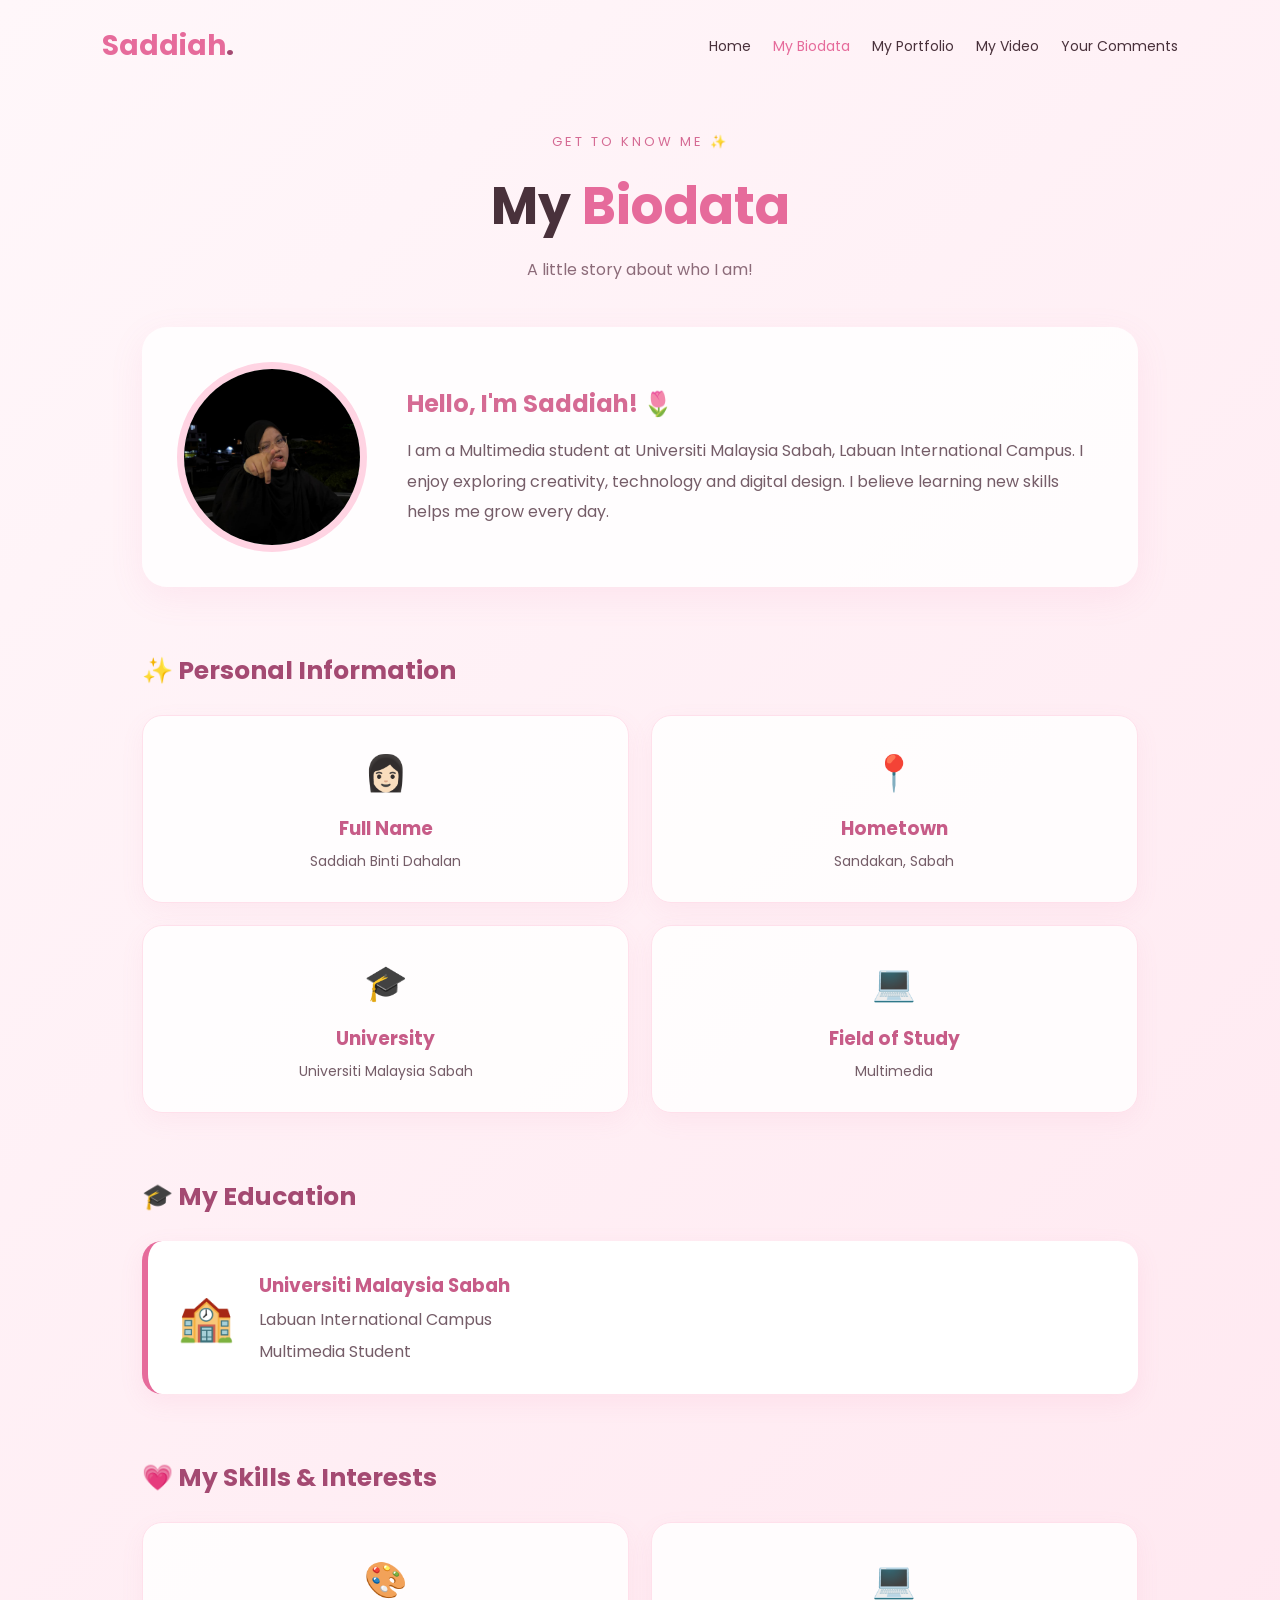
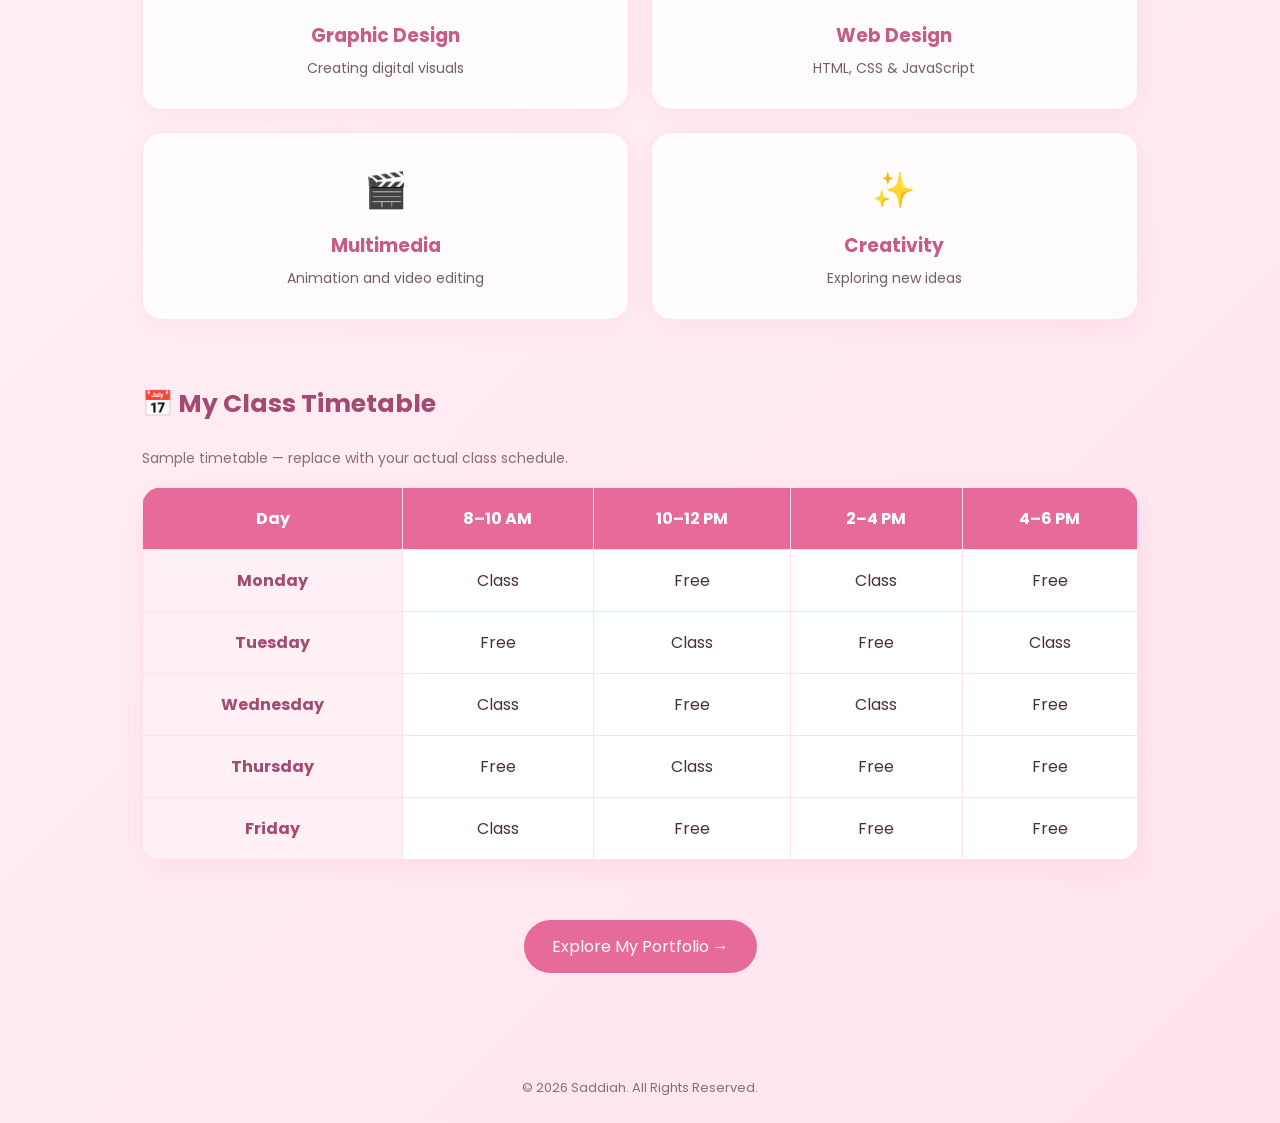
==== biodata.html @ a18c62b3 "Upload personal portfolio website" ====
<!DOCTYPE html>
<html lang="en">
<head>
    <meta charset="UTF-8">
    <meta name="viewport"
          content="width=device-width, initial-scale=1.0">
    <title>My Biodata | Saddiah</title>
    <link rel="stylesheet" href="style.css">
</head>
<body>

    <header>
        <nav class="navbar">
            <a href="index.html" class="logo">
                Saddiah<span>.</span>
            </a>

            <div class="nav-links">
                <a href="index.html">Home</a>
                <a href="biodata.html" class="active">My Biodata</a>
                <a href="portfolio.html">My Portfolio</a>
                <a href="video.html">My Video</a>
                <a href="comments.html">Your Comments</a>
            </div>
        </nav>
    </header>

    <main class="biodata-page">

        <section class="page-heading reveal">
            <p class="greeting">GET TO KNOW ME ✨</p>
            <h1>My <span>Biodata</span></h1>
            <p>A little story about who I am!</p>
        </section>

        <!-- About Me -->
        <section class="about-card reveal">
            <img src="profile.jpg"
                 alt="Saddiah profile picture"
                 class="about-photo">

            <div>
                <h2>Hello, I'm Saddiah! 🌷</h2>
                <p>
                    I am a Multimedia student at
                    Universiti Malaysia Sabah,
                    Labuan International Campus.
                    I enjoy exploring creativity,
                    technology and digital design.
                    I believe learning new skills
                    helps me grow every day.
                </p>
            </div>
        </section>

        <!-- Personal Information -->
        <section class="bio-section reveal">
            <h2 class="section-title">
                ✨ Personal Information
            </h2>

            <div class="bio-grid">
                <div class="bio-card">
                    <span>👩🏻</span>
                    <h3>Full Name</h3>
                    <p>Saddiah Binti Dahalan</p>
                </div>

                <div class="bio-card">
                    <span>📍</span>
                    <h3>Hometown</h3>
                    <p>Sandakan, Sabah</p>
                </div>

                <div class="bio-card">
                    <span>🎓</span>
                    <h3>University</h3>
                    <p>Universiti Malaysia Sabah</p>
                </div>

                <div class="bio-card">
                    <span>💻</span>
                    <h3>Field of Study</h3>
                    <p>Multimedia</p>
                </div>
            </div>
        </section>

        <!-- Education -->
        <section class="bio-section reveal">
            <h2 class="section-title">🎓 My Education</h2>

            <div class="education-card">
                <div class="education-icon">🏫</div>
                <div>
                    <h3>Universiti Malaysia Sabah</h3>
                    <p>Labuan International Campus</p>
                    <p>Multimedia Student</p>
                </div>
            </div>
        </section>

        <!-- Skills and Interests -->
        <section class="bio-section reveal">
            <h2 class="section-title">
                💗 My Skills & Interests
            </h2>

            <div class="bio-grid">
                <div class="bio-card">
                    <span>🎨</span>
                    <h3>Graphic Design</h3>
                    <p>Creating digital visuals</p>
                </div>

                <div class="bio-card">
                    <span>💻</span>
                    <h3>Web Design</h3>
                    <p>HTML, CSS & JavaScript</p>
                </div>

                <div class="bio-card">
                    <span>🎬</span>
                    <h3>Multimedia</h3>
                    <p>Animation and video editing</p>
                </div>

                <div class="bio-card">
                    <span>✨</span>
                    <h3>Creativity</h3>
                    <p>Exploring new ideas</p>
                </div>
            </div>
        </section>

        <!-- Timetable -->
        <section class="bio-section reveal">
            <h2 class="section-title">
                📅 My Class Timetable
            </h2>

            <p class="timetable-note">
                Sample timetable — replace with
                your actual class schedule.
            </p>

            <div class="timetable-wrapper">
                <table class="timetable">
                    <thead>
                        <tr>
                            <th>Day</th>
                            <th>8–10 AM</th>
                            <th>10–12 PM</th>
                            <th>2–4 PM</th>
                            <th>4–6 PM</th>
                        </tr>
                    </thead>

                    <tbody>
                        <tr>
                            <th>Monday</th>
                            <td>Class</td>
                            <td>Free</td>
                            <td>Class</td>
                            <td>Free</td>
                        </tr>

                        <tr>
                            <th>Tuesday</th>
                            <td>Free</td>
                            <td>Class</td>
                            <td>Free</td>
                            <td>Class</td>
                        </tr>

                        <tr>
                            <th>Wednesday</th>
                            <td>Class</td>
                            <td>Free</td>
                            <td>Class</td>
                            <td>Free</td>
                        </tr>

                        <tr>
                            <th>Thursday</th>
                            <td>Free</td>
                            <td>Class</td>
                            <td>Free</td>
                            <td>Free</td>
                        </tr>

                        <tr>
                            <th>Friday</th>
                            <td>Class</td>
                            <td>Free</td>
                            <td>Free</td>
                            <td>Free</td>
                        </tr>
                    </tbody>
                </table>
            </div>
        </section>

        <div class="bio-next reveal">
            <a href="portfolio.html" class="btn">
                Explore My Portfolio →
            </a>
        </div>

    </main>

    <footer>
        <p>© 2026 Saddiah. All Rights Reserved.</p>
    </footer>

    <script src="script.js"></script>
</body>
</html>
---- style.css ----
@import url('https://fonts.googleapis.com/css2?family=Poppins:wght@400;500;600;700&display=swap');

* {
    margin: 0;
    padding: 0;
    box-sizing: border-box;
}

body {
    font-family: 'Poppins', sans-serif;
    background: linear-gradient(135deg, #fff7fa, #ffe3ed);
    color: #49313b;
    min-height: 100vh;
}

/* Navigation */
.navbar {
    display: flex;
    justify-content: space-between;
    align-items: center;
    padding: 25px 8%;
    gap: 20px;
}

.logo {
    font-size: 28px;
    font-weight: 700;
    color: #e66b9b;
    text-decoration: none;
}

.logo span {
    color: #a44a72;
}

.nav-links {
    display: flex;
    flex-wrap: wrap;
    gap: 22px;
}

.nav-links a {
    text-decoration: none;
    color: #49313b;
    font-size: 14px;
    transition: color 0.3s ease;
}

.nav-links a:hover,
.nav-links .active {
    color: #e66b9b;
}

/* Homepage */
.hero {
    min-height: 75vh;
    display: flex;
    align-items: center;
    justify-content: space-between;
    gap: 50px;
    padding: 60px 10%;
}

.hero-text {
    max-width: 600px;
    animation: slideUp 1s ease both;
}

.greeting {
    color: #d56b94;
    letter-spacing: 3px;
    font-size: 13px;
    margin-bottom: 15px;
}

.hero h1 {
    font-size: clamp(36px, 5vw, 60px);
    line-height: 1.2;
}

.hero h1 span {
    color: #e66b9b;
}

.hero h2 {
    font-size: 20px;
    margin-top: 15px;
    font-weight: 500;
}

.description {
    margin: 25px 0;
    font-size: 15px;
    line-height: 1.9;
    color: #755d68;
}

.btn {
    display: inline-block;
    background: #e66b9b;
    color: white;
    padding: 14px 28px;
    border-radius: 30px;
    text-decoration: none;
    transition: 0.3s ease;
}

.btn:hover {
    background: #c74f80;
    transform: translateY(-5px);
    box-shadow: 0 10px 25px #e66b9b55;
}

/* Profile picture */
.hero-image {
    animation: slideUp 1.2s ease both;
}

.image-circle {
    width: 320px;
    height: 320px;
    border-radius: 50%;
    background: #f8b8d0;
    border: 10px solid white;
    box-shadow: 0 15px 40px #e66b9b44;
    overflow: hidden;
    animation: float 3s ease-in-out infinite;
}

.image-circle img {
    width: 100%;
    height: 100%;
    object-fit: cover;
}

/* Animations */
@keyframes slideUp {
    from {
        opacity: 0;
        transform: translateY(40px);
    }
    to {
        opacity: 1;
        transform: translateY(0);
    }
}

@keyframes float {
    0%, 100% {
        transform: translateY(0);
    }
    50% {
        transform: translateY(-15px);
    }
}

footer {
    text-align: center;
    padding: 25px;
    font-size: 13px;
    color: #8c6b79;
}

/* Mobile Responsive */
@media (max-width: 850px) {
    .navbar {
        flex-direction: column;
    }

    .nav-links {
        justify-content: center;
    }

    .hero {
        flex-direction: column-reverse;
        text-align: center;
        padding: 40px 6%;
    }

    .image-circle {
        width: 240px;
        height: 240px;
    }
}

@media (prefers-reduced-motion: reduce) {
    *, *::before, *::after {
        animation-duration: 0.01ms !important;
        animation-iteration-count: 1 !important;
        transition-duration: 0.01ms !important;
    }
}

/* ===== MY BIODATA PAGE ===== */

.biodata-page {
    max-width: 1200px;
    margin: auto;
    padding: 40px 8% 80px;
}

.page-heading {
    text-align: center;
    margin-bottom: 45px;
}

.page-heading h1 {
    font-size: clamp(36px, 5vw, 52px);
}

.page-heading h1 span {
    color: #e66b9b;
}

.page-heading > p:last-child {
    color: #8c6b79;
    margin-top: 12px;
}

/* About Me */
.about-card {
    display: flex;
    align-items: center;
    gap: 40px;
    padding: 35px;
    background: rgba(255,255,255,0.85);
    border-radius: 25px;
    box-shadow: 0 10px 35px #e66b9b18;
}

.about-photo {
    width: 190px;
    height: 190px;
    object-fit: cover;
    border-radius: 50%;
    border: 7px solid #ffd4e3;
    flex-shrink: 0;
    animation: float 4s ease-in-out infinite;
}

.about-card h2 {
    color: #d56b94;
    margin-bottom: 15px;
}

.about-card p {
    line-height: 1.9;
    color: #755d68;
}

/* Sections */
.bio-section {
    margin-top: 65px;
}

.section-title {
    font-size: 25px;
    margin-bottom: 25px;
    color: #a44a72;
}

/* Interactive Cards */
.bio-grid {
    display: grid;
    grid-template-columns: repeat(2, 1fr);
    gap: 22px;
}

.bio-card {
    background: #ffffffdb;
    border: 1px solid #ffe0eb;
    border-radius: 20px;
    padding: 30px;
    text-align: center;
    box-shadow: 0 8px 25px #e66b9b12;
    transition: transform 0.35s ease,
                box-shadow 0.35s ease;
}

.bio-card:hover {
    transform: translateY(-10px) scale(1.02);
    box-shadow: 0 15px 35px #e66b9b35;
}

.bio-card span {
    display: block;
    font-size: 35px;
    margin-bottom: 15px;
}

.bio-card h3 {
    color: #c75c88;
    margin-bottom: 8px;
}

.bio-card p {
    color: #755d68;
    font-size: 14px;
}

/* Education */
.education-card {
    display: flex;
    align-items: center;
    gap: 25px;
    background: white;
    border-radius: 20px;
    padding: 30px;
    border-left: 6px solid #e66b9b;
    box-shadow: 0 8px 25px #e66b9b18;
    transition: transform 0.3s;
}

.education-card:hover {
    transform: translateX(8px);
}

.education-icon {
    font-size: 45px;
}

.education-card h3 {
    color: #c75c88;
}

.education-card p {
    margin-top: 7px;
    color: #755d68;
}

/* Timetable */
.timetable-note {
    margin-bottom: 18px;
    color: #8c6b79;
    font-size: 14px;
}

.timetable-wrapper {
    overflow-x: auto;
    border-radius: 20px;
    box-shadow: 0 8px 25px #e66b9b18;
}

.timetable {
    width: 100%;
    min-width: 650px;
    border-collapse: collapse;
    background: white;
    text-align: center;
}

.timetable th,
.timetable td {
    padding: 18px 12px;
    border: 1px solid #ffe0eb;
}

.timetable thead {
    background: #e66b9b;
    color: white;
}

.timetable tbody th {
    background: #fff0f5;
    color: #a44a72;
}

.timetable tbody tr:hover td {
    background: #fff0f5;
}

/* Next Page Button */
.bio-next {
    text-align: center;
    margin-top: 60px;
}

/* Scroll Reveal Animation */
.reveal {
    opacity: 0;
    transform: translateY(35px);
    transition: opacity 0.8s ease,
                transform 0.8s ease;
}

.reveal.visible {
    opacity: 1;
    transform: translateY(0);
}

/* Responsive */
@media (max-width: 700px) {
    .about-card {
        flex-direction: column;
        text-align: center;
        padding: 25px;
    }

    .about-photo {
        width: 160px;
        height: 160px;
    }

    .bio-grid {
        grid-template-columns: 1fr;
    }

    .education-card {
        flex-direction: column;
        text-align: center;
    }

    .biodata-page {
        padding: 30px 5% 60px;
    }
}

@media (prefers-reduced-motion: reduce) {
    .reveal {
        opacity: 1;
        transform: none;
    }
}

/* ===== RESPONSIVE DESIGN UPGRADE ===== */

/* Tablet */
@media (max-width: 900px) {
    .navbar {
        padding: 20px 5%;
    }

    .nav-links {
        gap: 15px;
    }

    .hero {
        gap: 30px;
    }
}

/* Mobile Phone */
@media (max-width: 600px) {

    .navbar {
        flex-direction: column;
        align-items: center;
        padding: 20px 15px;
        gap: 18px;
    }

    .logo {
        font-size: 25px;
    }

    .nav-links {
        display: flex;
        justify-content: center;
        flex-wrap: wrap;
        gap: 10px 16px;
    }

    .nav-links a {
        font-size: 12px;
    }

    .hero {
        flex-direction: column-reverse;
        padding: 35px 6%;
        text-align: center;
    }

    .hero h1 {
        font-size: 34px;
    }

    .hero h2 {
        font-size: 17px;
    }

    .description {
        font-size: 14px;
    }

    .image-circle {
        width: 220px;
        height: 220px;
    }

    .page-heading h1 {
        font-size: 35px;
    }

    .bio-grid {
        grid-template-columns: 1fr;
    }

    .bio-card {
        padding: 22px;
    }

    .section-title {
        font-size: 21px;
    }

    .about-card {
        flex-direction: column;
        text-align: center;
        gap: 20px;
    }

    .timetable-wrapper {
        overflow-x: auto;
        -webkit-overflow-scrolling: touch;
    }

    footer {
        font-size: 11px;
    }
}

/* ===== MY PORTFOLIO ===== */

.portfolio-page {
    max-width: 1200px;
    margin: auto;
    padding: 45px 8% 80px;
}

/* Project Grid */
.projects-grid {
    display: grid;
    grid-template-columns: repeat(2, 1fr);
    gap: 30px;
}

/* Project Cards */
.project-card {
    background: white;
    border-radius: 24px;
    overflow: hidden;
    box-shadow: 0 10px 30px #e66b9b20;
    transition: transform 0.35s ease,
                box-shadow 0.35s ease;
}

.project-card:hover {
    transform: translateY(-10px);
    box-shadow: 0 20px 40px #e66b9b40;
}

/* Project Images */
.project-image {
    position: relative;
    height: 240px;
    overflow: hidden;
    background: #ffe0eb;
}

.project-image img {
    width: 100%;
    height: 100%;
    object-fit: cover;
    transition: transform 0.5s ease;
}

.project-card:hover .project-image img {
    transform: scale(1.08);
}

.project-tag {
    position: absolute;
    top: 18px;
    left: 18px;
    background: #ffffffeb;
    color: #c75c88;
    padding: 8px 15px;
    border-radius: 20px;
    font-size: 12px;
    font-weight: 600;
}

/* Project Content */
.project-content {
    padding: 28px;
}

.project-content h2 {
    color: #c75c88;
    font-size: 21px;
    margin-bottom: 12px;
}

.project-content p {
    color: #755d68;
    font-size: 14px;
    line-height: 1.8;
    margin-bottom: 22px;
}

/* View Project Button */
.project-btn {
    border: none;
    background: #e66b9b;
    color: white;
    padding: 12px 22px;
    border-radius: 25px;
    font-family: inherit;
    font-size: 13px;
    cursor: pointer;
    transition: 0.3s ease;
}

.project-btn:hover {
    background: #c74f80;
    transform: translateY(-3px);
}

/* Project Modal */
.project-modal {
    display: none;
    position: fixed;
    inset: 0;
    z-index: 1000;
    background: #28131dbb;
    align-items: center;
    justify-content: center;
    padding: 20px;
}

.project-modal.show {
    display: flex;
}

.modal-box {
    position: relative;
    width: 100%;
    max-width: 550px;
    max-height: 85vh;
    overflow-y: auto;
    background: #fff7fa;
    border-radius: 25px;
    padding: 30px;
    text-align: center;
    animation: slideUp 0.4s ease;
}

.modal-box img {
    width: 100%;
    max-height: 260px;
    object-fit: cover;
    border-radius: 15px;
    margin-bottom: 20px;
}

.modal-box h2 {
    color: #c75c88;
    margin-bottom: 15px;
}

.modal-box p {
    line-height: 1.8;
    color: #755d68;
}

.modal-close {
    position: absolute;
    top: 10px;
    right: 15px;
    border: none;
    background: white;
    color: #c75c88;
    font-size: 30px;
    cursor: pointer;
    width: 40px;
    height: 40px;
    border-radius: 50%;
}

/* Responsive */
@media (max-width: 700px) {
    .projects-grid {
        grid-template-columns: 1fr;
    }

    .portfolio-page {
        padding: 30px 5% 60px;
    }

    .project-image {
        height: 210px;
    }

    .project-content {
        padding: 22px;
    }
}

@media (prefers-reduced-motion: reduce) {
    .project-card,
    .project-image img,
    .project-btn {
        transition: none;
    }

    .modal-box {
        animation: none;
    }
}

/* ===== MY VIDEO PAGE ===== */

.video-page {
    max-width: 1100px;
    margin: auto;
    padding: 45px 8% 80px;
}

/* Video Section */
.video-section {
    position: relative;
    margin-top: 45px;
}

.video-decoration {
    position: absolute;
    top: -30px;
    right: -15px;
    font-size: 42px;
    animation: float 3s ease-in-out infinite;
}

.video-card {
    background: rgba(255,255,255,0.9);
    padding: 25px;
    border-radius: 28px;
    box-shadow: 0 15px 40px #e66b9b25;
    border: 1px solid #ffe0eb;
}

/* Video Player */
.video-player {
    width: 100%;
    overflow: hidden;
    border-radius: 20px;
    background: #f8b8d0;
}

.video-player video {
    display: block;
    width: 100%;
    max-height: 520px;
    aspect-ratio: 16 / 9;
    object-fit: contain;
    background: #251a20;
}

/* Video Information */
.video-info {
    padding: 30px 15px 15px;
    text-align: center;
}

.video-label {
    display: inline-block;
    background: #ffe3ed;
    color: #c75c88;
    padding: 9px 18px;
    border-radius: 25px;
    font-size: 12px;
    font-weight: 600;
    letter-spacing: 1px;
    margin-bottom: 15px;
}

.video-info h2 {
    font-size: 27px;
    color: #c75c88;
    margin-bottom: 15px;
}

.video-info p {
    color: #755d68;
    line-height: 1.9;
    font-size: 15px;
    max-width: 650px;
    margin: auto;
}

/* Video Highlights */
.video-highlights {
    margin-top: 75px;
}

.video-highlight-grid {
    display: grid;
    grid-template-columns: repeat(3, 1fr);
    gap: 22px;
}

.video-highlight-card {
    background: white;
    padding: 30px 20px;
    border-radius: 22px;
    text-align: center;
    border: 1px solid #ffe0eb;
    box-shadow: 0 8px 25px #e66b9b15;
    transition: 0.35s ease;
}

.video-highlight-card:hover {
    transform: translateY(-10px);
    box-shadow: 0 15px 35px #e66b9b35;
}

.video-highlight-card span {
    display: block;
    font-size: 35px;
    margin-bottom: 15px;
}

.video-highlight-card h3 {
    color: #c75c88;
    margin-bottom: 10px;
}

.video-highlight-card p {
    color: #755d68;
    font-size: 14px;
    line-height: 1.7;
}

/* Mobile Responsive */
@media (max-width: 700px) {

    .video-page {
        padding: 30px 5% 60px;
    }

    .video-card {
        padding: 12px;
        border-radius: 20px;
    }

    .video-player {
        border-radius: 14px;
    }

    .video-info {
        padding: 25px 10px 15px;
    }

    .video-info h2 {
        font-size: 22px;
    }

    .video-info p {
        font-size: 14px;
    }

    .video-highlight-grid {
        grid-template-columns: 1fr;
    }

    .video-decoration {
        right: 5px;
        font-size: 30px;
    }
}

@media (prefers-reduced-motion: reduce) {
    .video-decoration {
        animation: none;
    }

    .video-highlight-card {
        transition: none;
    }
}

/* ===== YOUR COMMENTS PAGE ===== */

.comments-page {
    max-width: 1000px;
    margin: auto;
    padding: 45px 8% 80px;
}

/* Form Card */
.comment-form-card {
    background: rgba(255,255,255,0.92);
    padding: 45px;
    border-radius: 28px;
    box-shadow: 0 15px 45px #e66b9b25;
    border: 1px solid #ffe0eb;
}

.form-heading {
    text-align: center;
    margin-bottom: 35px;
}

.form-heading span {
    font-size: 45px;
}

.form-heading h2 {
    color: #c75c88;
    font-size: 26px;
    margin: 15px 0 10px;
}

.form-heading p {
    color: #8c6b79;
    font-size: 14px;
}

/* Form Inputs */
.form-group {
    margin-bottom: 25px;
}

.form-group label,
.rating-field legend {
    display: block;
    color: #a44a72;
    font-weight: 600;
    margin-bottom: 10px;
    font-size: 14px;
}

.form-group input,
.form-group textarea {
    width: 100%;
    padding: 15px 18px;
    border: 2px solid #f9d5e2;
    border-radius: 14px;
    background: #fffafd;
    font-family: inherit;
    font-size: 14px;
    color: #49313b;
    outline: none;
    transition: 0.3s ease;
}

.form-group input:focus,
.form-group textarea:focus {
    border-color: #e66b9b;
    box-shadow: 0 0 0 4px #e66b9b20;
}

.form-group textarea {
    resize: vertical;
    min-height: 130px;
}

/* Star Rating */
.rating-field {
    border: none;
    margin-bottom: 30px;
}

.star-rating {
    display: flex;
    gap: 8px;
}

.star-rating label {
    cursor: pointer;
    position: relative;
}

.star-rating input {
    position: absolute;
    opacity: 0;
    width: 1px;
    height: 1px;
}

.star-rating span {
    font-size: 38px;
    color: #d9c7cf;
    transition: 0.2s ease;
}

.star-rating label.selected span {
    color: #f4b942;
}

.star-rating label:hover span {
    transform: scale(1.15);
    display: inline-block;
}

.star-rating input:focus-visible + span {
    outline: 2px solid #a44a72;
    outline-offset: 4px;
    border-radius: 4px;
}

/* Submit Button */
.submit-btn {
    display: block;
    width: 100%;
    padding: 16px;
    border: none;
    border-radius: 30px;
    background: #e66b9b;
    color: white;
    font-family: inherit;
    font-size: 15px;
    font-weight: 600;
    cursor: pointer;
    transition: 0.3s ease;
}

.submit-btn:hover {
    background: #c74f80;
    transform: translateY(-4px);
    box-shadow: 0 10px 25px #e66b9b55;
}

.success-message {
    text-align: center;
    color: #a44a72;
    font-weight: 600;
    margin-top: 20px;
}

.success-message:empty {
    display: none;
}

/* Visitor Comments */
.visitor-section {
    margin-top: 75px;
}

.visitor-subtitle {
    color: #8c6b79;
    margin-bottom: 25px;
    font-size: 14px;
}

.comments-grid {
    display: grid;
    grid-template-columns: repeat(2, 1fr);
    gap: 22px;
}

.visitor-card {
    background: white;
    padding: 25px;
    border-radius: 20px;
    border: 1px solid #ffe0eb;
    box-shadow: 0 8px 25px #e66b9b15;
    animation: slideUp 0.5s ease;
    overflow-wrap: anywhere;
}

.visitor-card h3 {
    color: #c75c88;
    margin-bottom: 10px;
}

.visitor-card p {
    color: #755d68;
    line-height: 1.8;
    font-size: 14px;
    white-space: pre-wrap;
}

.visitor-stars {
    color: #f4b942;
    font-size: 22px;
    margin-bottom: 12px;
}

.comment-date {
    display: block;
    color: #9c8791;
    font-size: 12px;
    margin-top: 15px;
}

.empty-comments {
    color: #8c6b79;
    grid-column: 1 / -1;
    text-align: center;
    padding: 30px;
    background: white;
    border-radius: 18px;
}

/* Responsive */
@media (max-width: 700px) {
    .comments-page {
        padding: 30px 5% 60px;
    }

    .comment-form-card {
        padding: 25px 20px;
    }

    .form-heading h2 {
        font-size: 22px;
    }

    .comments-grid {
        grid-template-columns: 1fr;
    }

    .star-rating span {
        font-size: 34px;
    }
}

@media (prefers-reduced-motion: reduce) {
    .visitor-card {
        animation: none;
    }

    .star-rating span,
    .submit-btn {
        transition: none;
    }
}
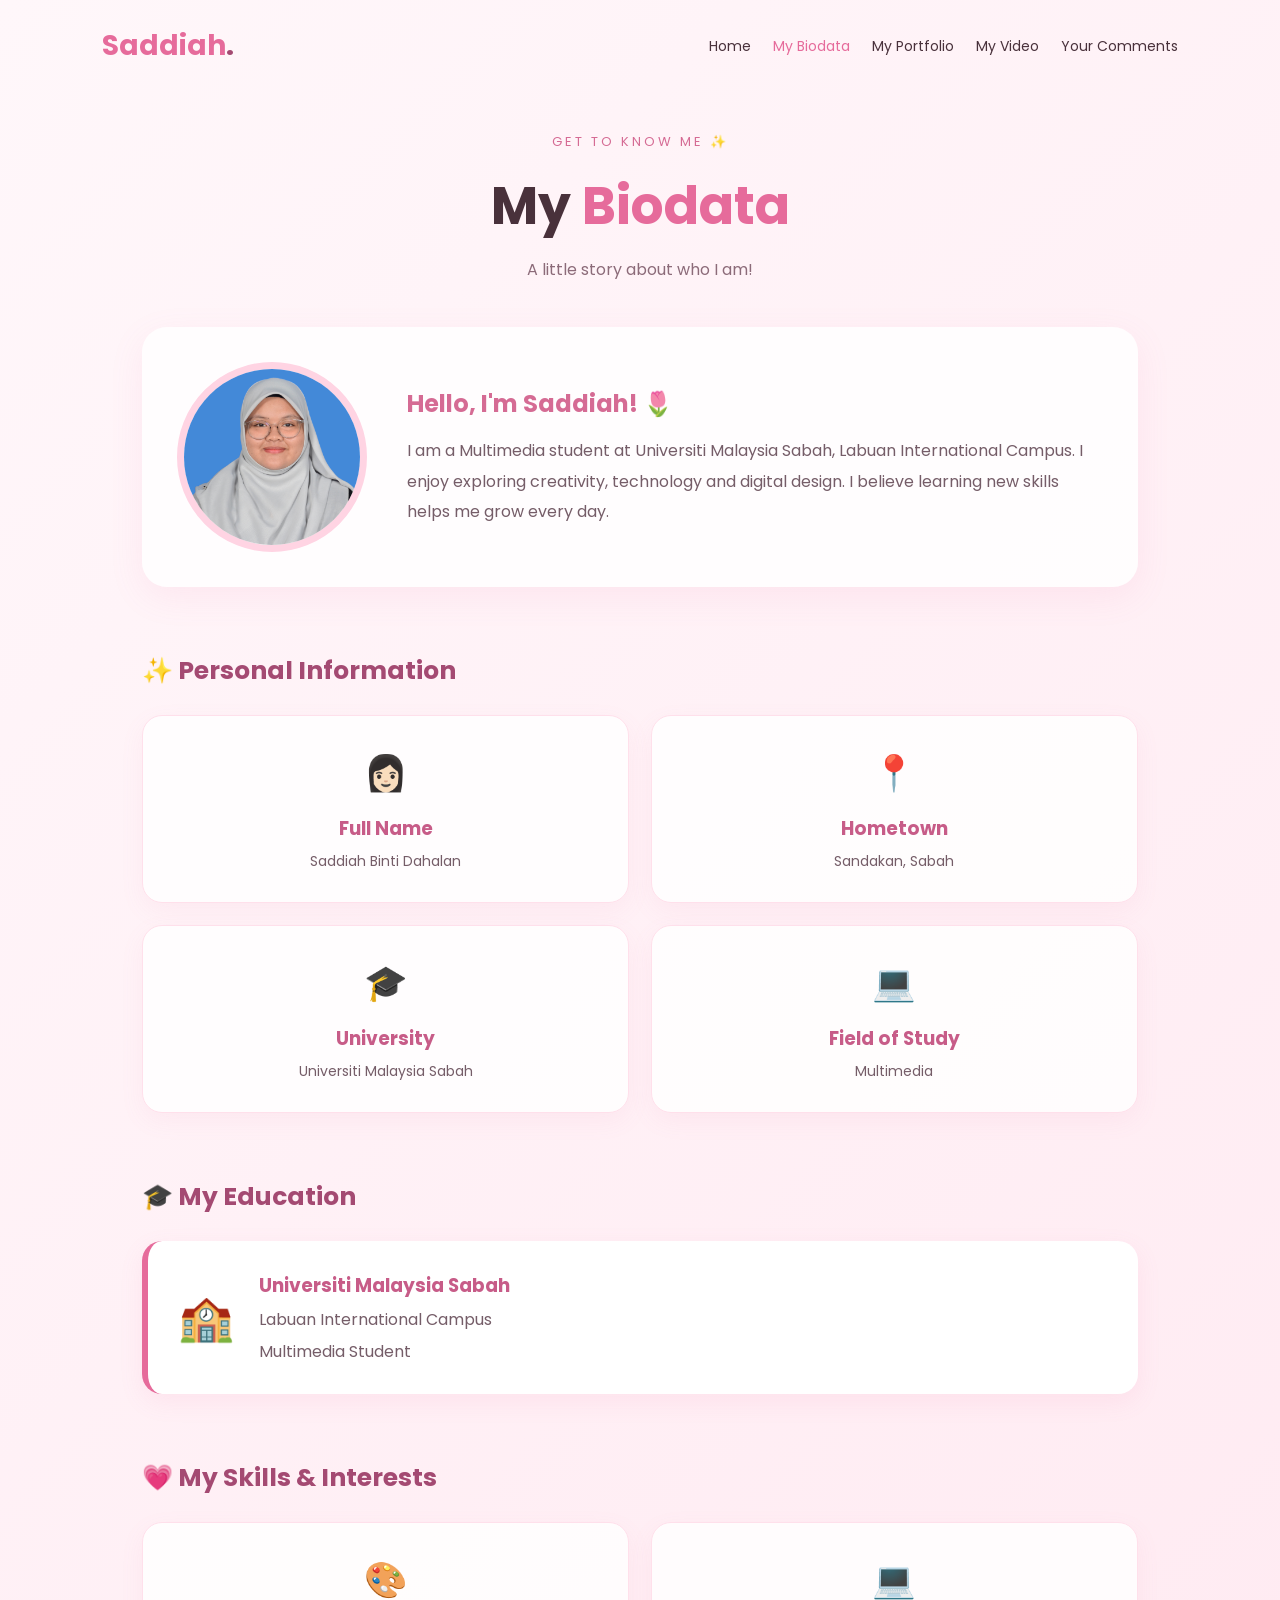
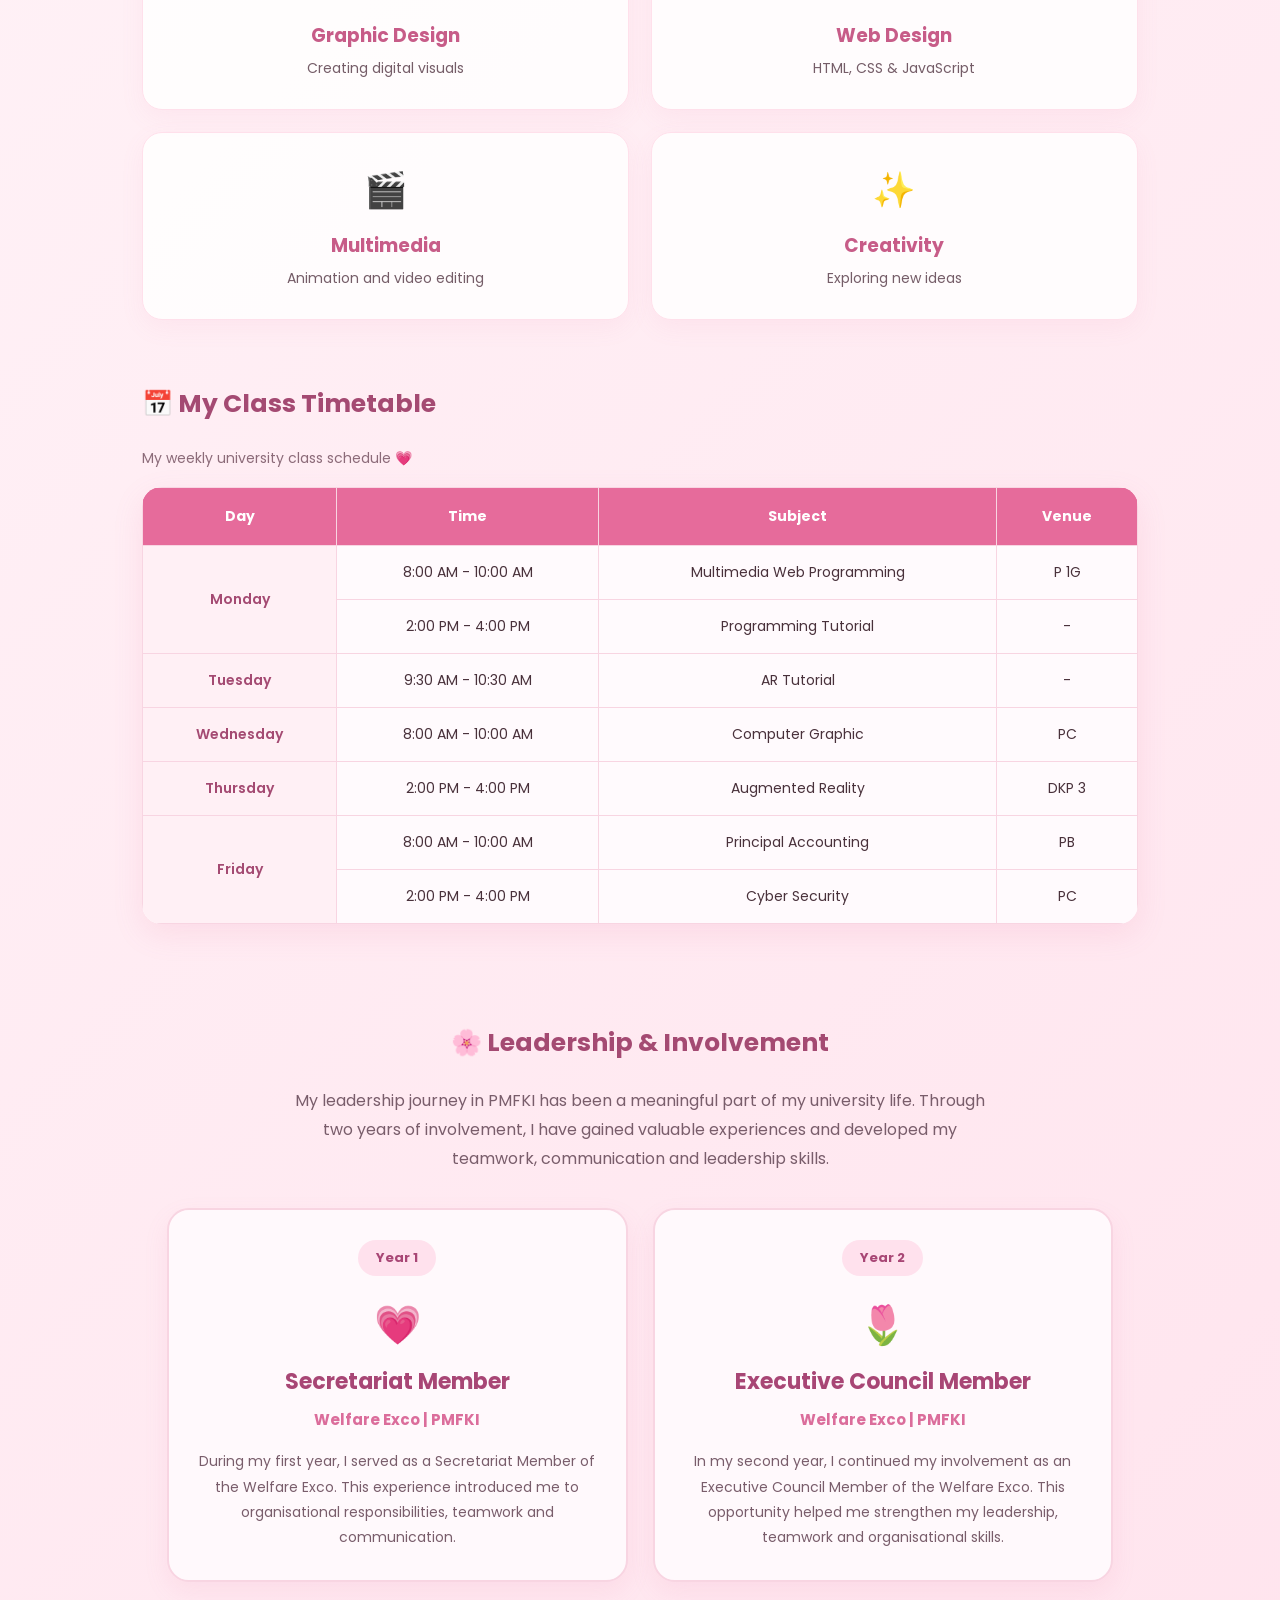
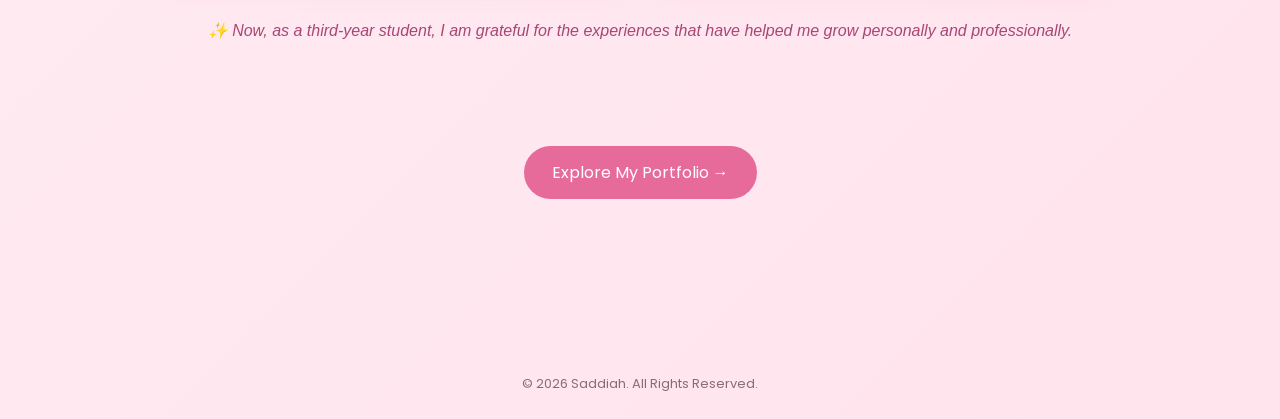
==== commit 9ba61c03: "Update portfolio website with Firebase comments and PMFKI gallery" ====
--- a/biodata.html
+++ b/biodata.html
@@ -134,79 +134,152 @@
             </div>
         </section>
 
-        <!-- Timetable -->
-        <section class="bio-section reveal">
-            <h2 class="section-title">
-                📅 My Class Timetable
-            </h2>
-
-            <p class="timetable-note">
-                Sample timetable — replace with
-                your actual class schedule.
+
+<!-- My Class Timetable -->
+<section class="bio-section reveal">
+
+    <h2 class="section-title">
+        📅 My Class Timetable
+    </h2>
+
+    <p class="timetable-note">
+        My weekly university class schedule 💗
+    </p>
+
+    <div class="timetable-wrapper">
+        <table class="timetable">
+            <thead>
+                <tr>
+                    <th>Day</th>
+                    <th>Time</th>
+                    <th>Subject</th>
+                    <th>Venue</th>
+                </tr>
+            </thead>
+
+            <tbody>
+                <tr>
+                    <th rowspan="2">Monday</th>
+                    <td>8:00 AM - 10:00 AM</td>
+                    <td>Multimedia Web Programming</td>
+                    <td>P 1G</td>
+                </tr>
+                <tr>
+                    <td>2:00 PM - 4:00 PM</td>
+                    <td>Programming Tutorial</td>
+                    <td>-</td>
+                </tr>
+
+                <tr>
+                    <th>Tuesday</th>
+                    <td>9:30 AM - 10:30 AM</td>
+                    <td>AR Tutorial</td>
+                    <td>-</td>
+                </tr>
+
+                <tr>
+                    <th>Wednesday</th>
+                    <td>8:00 AM - 10:00 AM</td>
+                    <td>Computer Graphic</td>
+                    <td>PC</td>
+                </tr>
+
+                <tr>
+                    <th>Thursday</th>
+                    <td>2:00 PM - 4:00 PM</td>
+                    <td>Augmented Reality</td>
+                    <td>DKP 3</td>
+                </tr>
+
+                <tr>
+                    <th rowspan="2">Friday</th>
+                    <td>8:00 AM - 10:00 AM</td>
+                    <td>Principal Accounting</td>
+                    <td>PB</td>
+                </tr>
+                <tr>
+                    <td>2:00 PM - 4:00 PM</td>
+                    <td>Cyber Security</td>
+                    <td>PC</td>
+                </tr>
+            </tbody>
+        </table>
+    </div>
+
+</section>
+
+<!-- ===== LEADERSHIP & INVOLVEMENT ===== -->
+<section class="leadership-section reveal">
+
+    <h2 class="section-title">
+        🌸 Leadership & Involvement
+    </h2>
+
+    <p class="leadership-intro">
+        My leadership journey in PMFKI has been
+        a meaningful part of my university life.
+        Through two years of involvement, I have
+        gained valuable experiences and developed
+        my teamwork, communication and leadership skills.
+    </p>
+
+    <div class="leadership-grid">
+
+        <!-- YEAR 1 -->
+        <div class="leadership-card">
+            <span class="leadership-year">Year 1</span>
+
+            <div class="leadership-icon">💗</div>
+
+            <h3>Secretariat Member</h3>
+
+            <h4>Welfare Exco | PMFKI</h4>
+
+            <p>
+                During my first year, I served as a
+                Secretariat Member of the Welfare Exco.
+                This experience introduced me to
+                organisational responsibilities,
+                teamwork and communication.
             </p>
-
-            <div class="timetable-wrapper">
-                <table class="timetable">
-                    <thead>
-                        <tr>
-                            <th>Day</th>
-                            <th>8–10 AM</th>
-                            <th>10–12 PM</th>
-                            <th>2–4 PM</th>
-                            <th>4–6 PM</th>
-                        </tr>
-                    </thead>
-
-                    <tbody>
-                        <tr>
-                            <th>Monday</th>
-                            <td>Class</td>
-                            <td>Free</td>
-                            <td>Class</td>
-                            <td>Free</td>
-                        </tr>
-
-                        <tr>
-                            <th>Tuesday</th>
-                            <td>Free</td>
-                            <td>Class</td>
-                            <td>Free</td>
-                            <td>Class</td>
-                        </tr>
-
-                        <tr>
-                            <th>Wednesday</th>
-                            <td>Class</td>
-                            <td>Free</td>
-                            <td>Class</td>
-                            <td>Free</td>
-                        </tr>
-
-                        <tr>
-                            <th>Thursday</th>
-                            <td>Free</td>
-                            <td>Class</td>
-                            <td>Free</td>
-                            <td>Free</td>
-                        </tr>
-
-                        <tr>
-                            <th>Friday</th>
-                            <td>Class</td>
-                            <td>Free</td>
-                            <td>Free</td>
-                            <td>Free</td>
-                        </tr>
-                    </tbody>
-                </table>
-            </div>
-        </section>
-
-        <div class="bio-next reveal">
-            <a href="portfolio.html" class="btn">
-                Explore My Portfolio →
-            </a>
         </div>
+
+        <!-- YEAR 2 -->
+        <div class="leadership-card">
+            <span class="leadership-year">Year 2</span>
+
+            <div class="leadership-icon">🌷</div>
+
+            <h3>Executive Council Member</h3>
+
+            <h4>Welfare Exco | PMFKI</h4>
+
+            <p>
+                In my second year, I continued my
+                involvement as an Executive Council
+                Member of the Welfare Exco.
+                This opportunity helped me strengthen
+                my leadership, teamwork and
+                organisational skills.
+            </p>
+        </div>
+
+    </div>
+
+    <p class="leadership-ending">
+        ✨ Now, as a third-year student, I am grateful
+        for the experiences that have helped me grow
+        personally and professionally.
+    </p>
+
+</section>
+
+<!-- Explore Portfolio Button -->
+<div class="explore-bottom">
+    <a href="portfolio.html" class="btn">
+        Explore My Portfolio →
+    </a>
+</div>
 
     </main>
 
--- a/style.css
+++ b/style.css
@@ -1127,4 +1127,318 @@
     }
 }
 
-
+/* ===== TIMETABLE UPGRADE ===== */
+
+.timetable {
+    min-width: 700px;
+}
+
+.timetable thead th {
+    background: #e66b9b;
+    color: white;
+    padding: 18px;
+}
+
+.timetable tbody td {
+    background: #fffafd;
+    transition: background 0.3s ease;
+}
+
+.timetable tbody tr:hover td {
+    background: #ffe3ed;
+}
+
+.timetable tbody th {
+    background: #fff0f5;
+    color: #a44a72;
+    font-weight: 600;
+}
+
+.timetable td,
+.timetable th {
+    border: 1px solid #f8d5e2;
+    padding: 16px;
+    font-size: 14px;
+    text-align: center;
+}
+
+.timetable-wrapper {
+    overflow-x: auto;
+    border-radius: 20px;
+    box-shadow: 0 10px 30px #e66b9b20;
+}
+
+/* ===== LEADERSHIP & INVOLVEMENT ===== */
+
+.leadership-section {
+    max-width: 1100px;
+    margin: 60px auto;
+    padding: 40px 25px;
+    text-align: center;
+}
+
+.leadership-intro {
+    max-width: 700px;
+    margin: 15px auto 35px;
+    color: #795d6b;
+    line-height: 1.8;
+}
+
+.leadership-grid {
+    display: grid;
+    grid-template-columns: repeat(2, 1fr);
+    gap: 25px;
+    margin-top: 30px;
+}
+
+.leadership-card {
+    background: #fff9fc;
+    border: 2px solid #f8d5e2;
+    border-radius: 22px;
+    padding: 30px 25px;
+    box-shadow: 0 10px 25px rgba(230, 107, 155, 0.1);
+    transition: transform 0.3s ease,
+                box-shadow 0.3s ease;
+}
+
+.leadership-card:hover {
+    transform: translateY(-8px);
+    box-shadow: 0 15px 35px rgba(230, 107, 155, 0.2);
+}
+
+.leadership-year {
+    display: inline-block;
+    background: #ffe1ed;
+    color: #a84675;
+    padding: 8px 18px;
+    border-radius: 25px;
+    font-size: 13px;
+    font-weight: bold;
+}
+
+.leadership-icon {
+    font-size: 38px;
+    margin: 20px 0 12px;
+}
+
+.leadership-card h3 {
+    color: #a84675;
+    font-size: 22px;
+    margin-bottom: 10px;
+}
+
+.leadership-card h4 {
+    color: #db6d9b;
+    font-size: 15px;
+    margin-bottom: 18px;
+}
+
+.leadership-card p {
+    color: #795d6b;
+    font-size: 14px;
+    line-height: 1.8;
+}
+
+.leadership-ending {
+    margin-top: 35px;
+    color: #a84675;
+    font-style: italic;
+    line-height: 1.8;
+}
+
+/* Responsive for phone */
+@media (max-width: 768px) {
+    .leadership-grid {
+        grid-template-columns: 1fr;
+    }
+
+    .leadership-section {
+        padding: 25px 15px;
+    }
+
+    .leadership-card {
+        padding: 25px 20px;
+    }
+}
+/* Explore Portfolio Button at Bottom */
+
+.explore-bottom {
+    display: flex;
+    justify-content: center;
+    margin: 20px auto 70px;
+    padding: 0 20px;
+}
+
+/* ===== PORTFOLIO EXPERIENCE SECTION ===== */
+
+.experience-section {
+    max-width: 1100px;
+    margin: 60px auto;
+    padding: 40px 25px;
+    text-align: center;
+}
+
+.experience-intro {
+    max-width: 700px;
+    margin: 15px auto 35px;
+    color: #795d6b;
+    line-height: 1.8;
+}
+
+.experience-grid {
+    display: grid;
+    grid-template-columns: repeat(2, 1fr);
+    gap: 25px;
+    margin-top: 30px;
+}
+
+.experience-card {
+    background: #fff9fc;
+    border: 2px solid #f8d5e2;
+    border-radius: 22px;
+    padding: 30px 25px;
+    box-shadow: 0 10px 25px rgba(230, 107, 155, 0.1);
+    transition: transform 0.3s ease,
+                box-shadow 0.3s ease;
+}
+
+.experience-card:hover {
+    transform: translateY(-8px);
+    box-shadow: 0 15px 35px rgba(230, 107, 155, 0.2);
+}
+
+.experience-year {
+    display: inline-block;
+    background: #ffe1ed;
+    color: #a84675;
+    padding: 8px 18px;
+    border-radius: 25px;
+    font-size: 13px;
+    font-weight: bold;
+}
+
+.experience-icon {
+    font-size: 38px;
+    margin: 20px 0 12px;
+}
+
+.experience-card h3 {
+    color: #a84675;
+    font-size: 22px;
+    margin-bottom: 10px;
+}
+
+.experience-card h4 {
+    color: #db6d9b;
+    font-size: 15px;
+    margin-bottom: 18px;
+}
+
+.experience-card p {
+    color: #795d6b;
+    font-size: 14px;
+    line-height: 1.8;
+}
+
+/* Responsive for mobile */
+@media (max-width: 768px) {
+    .experience-grid {
+        grid-template-columns: 1fr;
+    }
+
+    .experience-section {
+        padding: 25px 15px;
+    }
+
+    .experience-card {
+        padding: 25px 20px;
+    }
+}
+
+/* ===== PMFKI ACTIVITY PHOTOS ===== */
+
+.experience-photo {
+    display: block;
+    width: 100%;
+    height: 230px;
+    object-fit: cover;
+    object-position: center;
+    border-radius: 16px;
+    margin: 20px 0;
+    border: 3px solid #ffe1ed;
+    transition: transform 0.3s ease;
+}
+
+.experience-card {
+    overflow: hidden;
+}
+
+.experience-photo:hover {
+    transform: scale(1.03);
+}
+
+@media (max-width: 768px) {
+    .experience-photo {
+        height: 200px;
+    }
+}
+
+/* ===== COMBINED PMFKI EXPERIENCE ===== */
+
+.experience-section > .experience-card {
+    max-width: 850px;
+    margin: 30px auto;
+}
+
+.experience-section > .experience-card p + p {
+    margin-top: 15px;
+}
+
+.pmfki-gallery-section {
+    max-width: 950px;
+    margin: 45px auto 0;
+    text-align: center;
+}
+
+.pmfki-gallery-section h3 {
+    color: #a84675;
+    margin-bottom: 12px;
+}
+
+.pmfki-gallery-section > p {
+    color: #795d6b;
+    margin-bottom: 25px;
+}
+
+.pmfki-gallery-section .pmfki-gallery {
+    grid-template-columns: repeat(3, minmax(0, 1fr));
+    gap: 15px;
+}
+
+.pmfki-gallery-section .pmfki-gallery-img {
+    height: 190px;
+}
+
+@media (max-width: 768px) {
+    .pmfki-gallery-section .pmfki-gallery {
+        grid-template-columns: repeat(2, minmax(0, 1fr));
+    }
+
+    .pmfki-gallery-section .pmfki-gallery-img {
+        height: 140px;
+    }
+}
+
+
+/* TEST PMFKI HOVER ANIMATION */
+
+.pmfki-gallery-section .pmfki-gallery-img:hover {
+    transform: scale(1.15) rotate(3deg) !important;
+    box-shadow: 0 20px 45px rgba(230, 50, 130, 0.6) !important;
+    filter: brightness(1.15) !important;
+    transition: all 0.4s ease !important;
+    position: relative;
+    z-index: 10;
+}
+
+
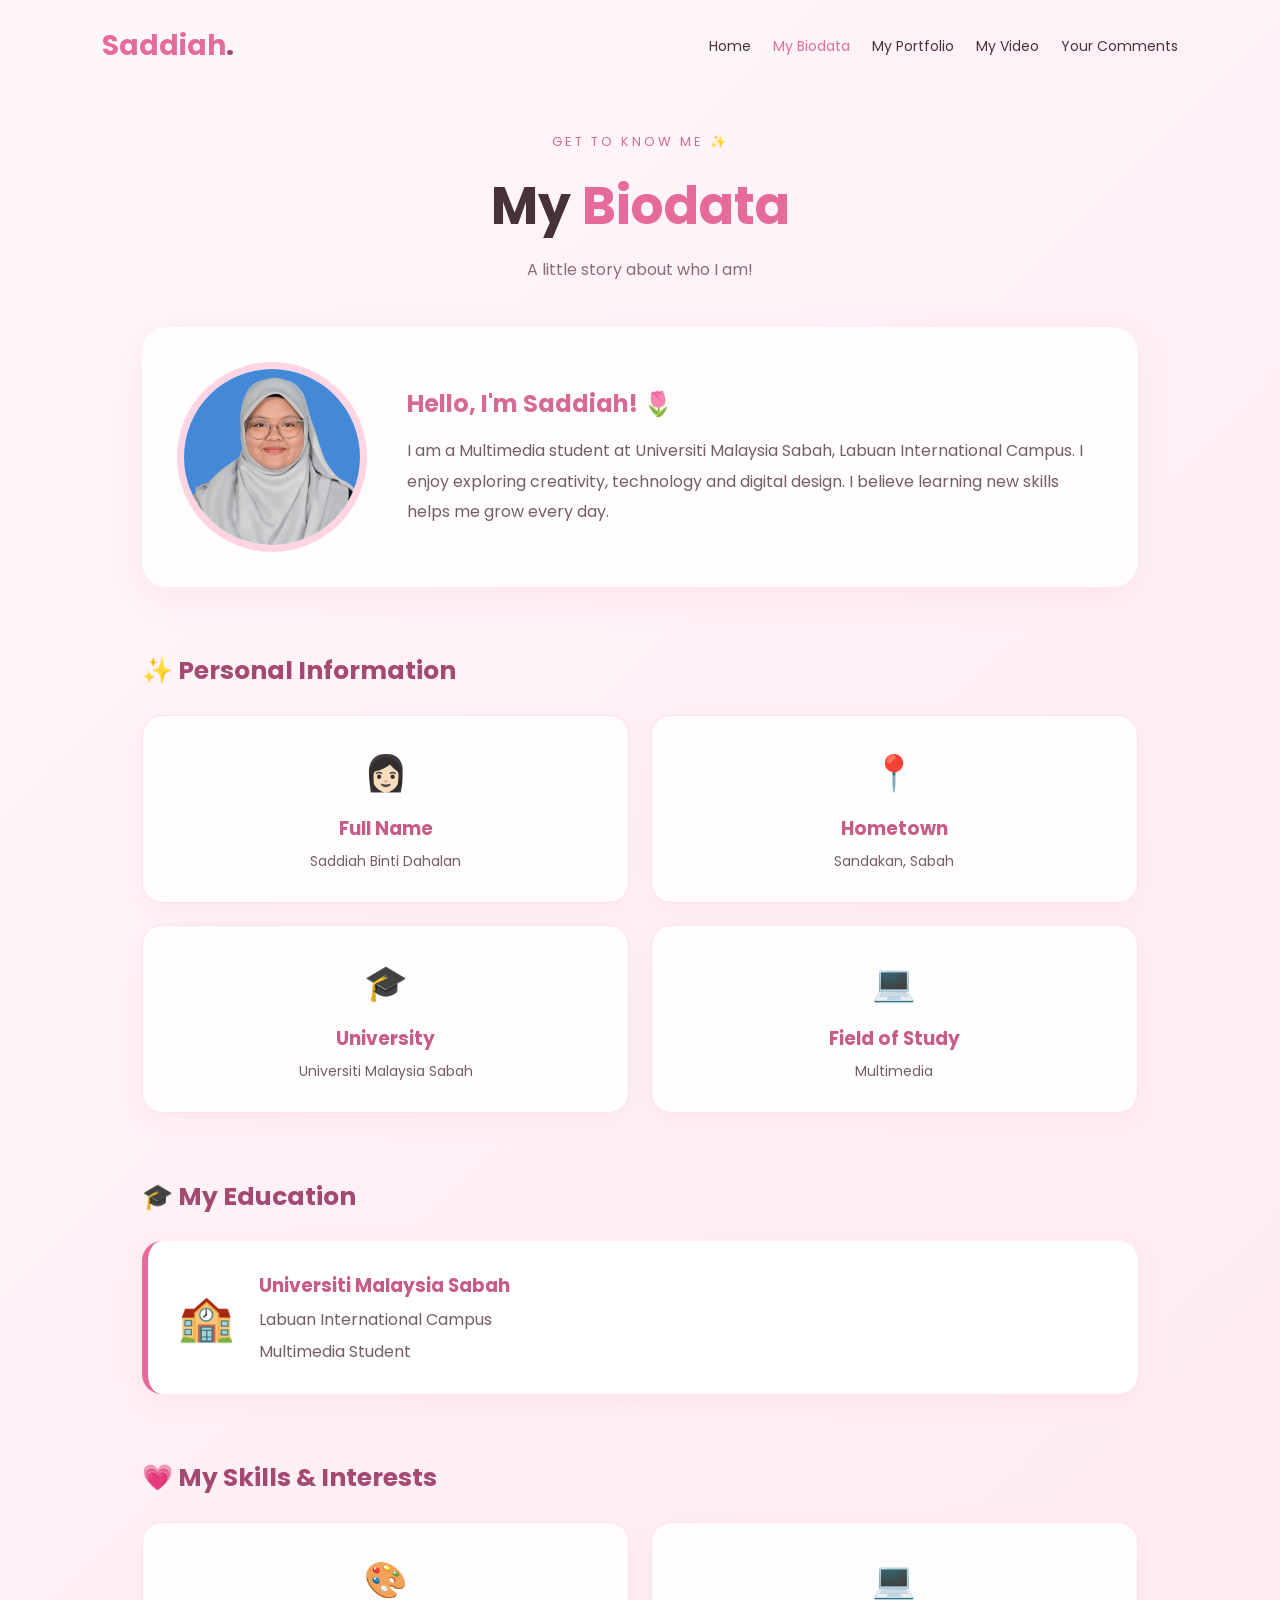
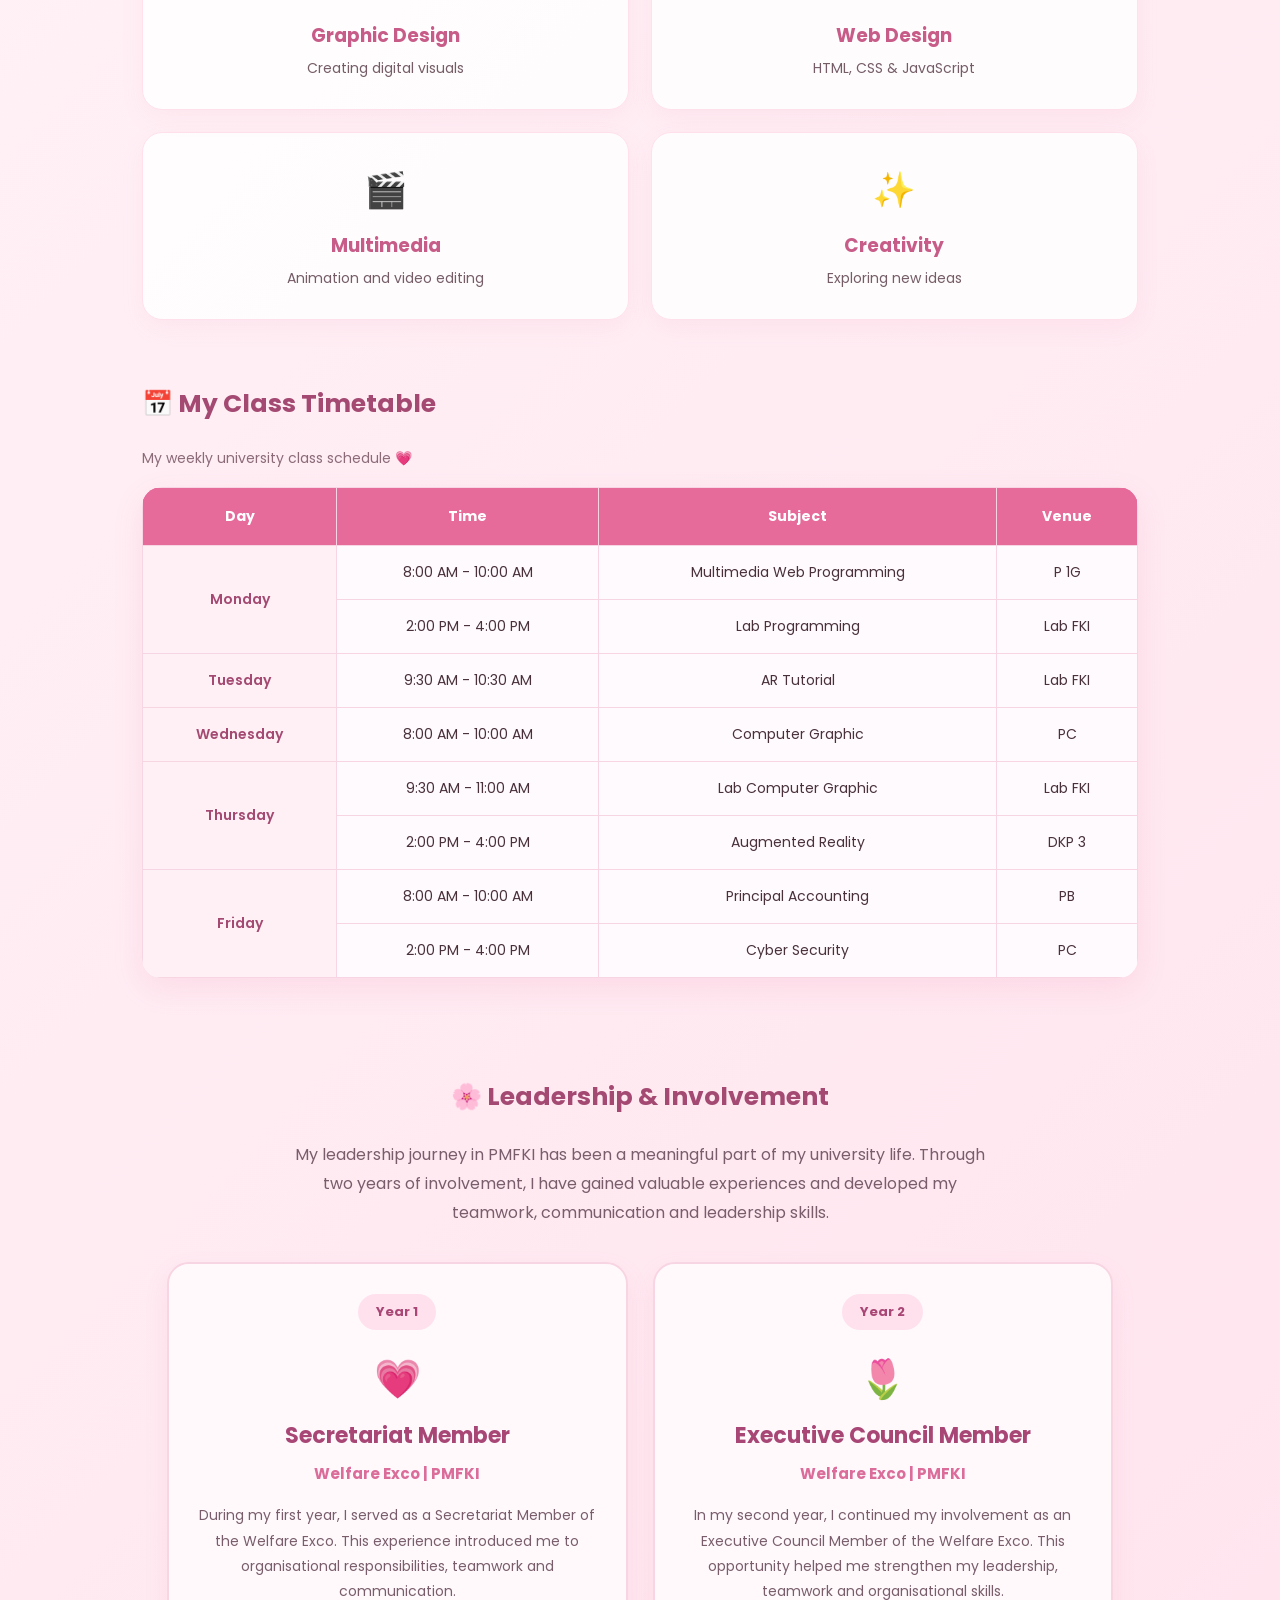
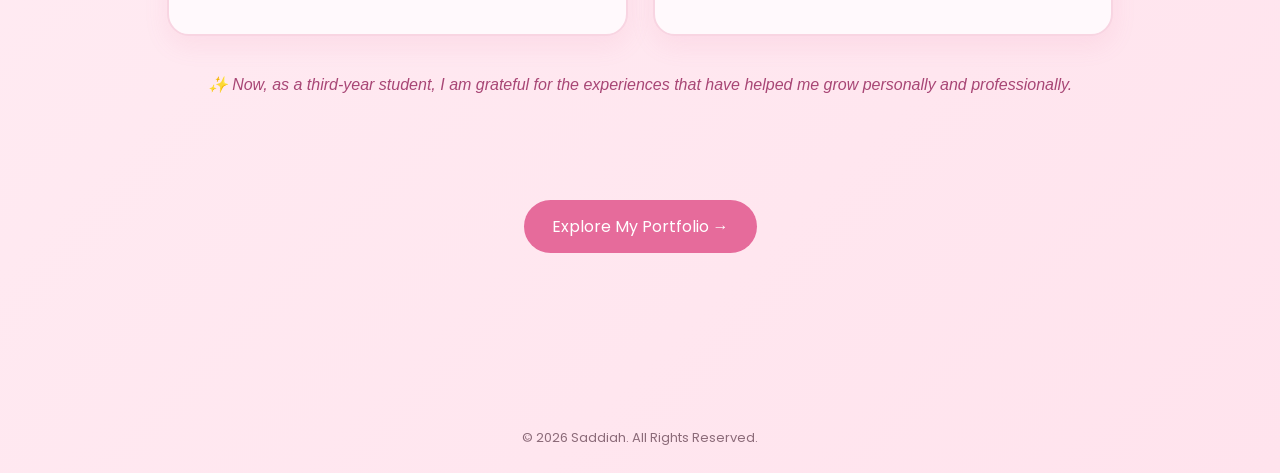
==== commit 3270e81b: "Add files via upload" ====
--- a/biodata.html
+++ b/biodata.html
@@ -10,6 +10,7 @@
 </head>
 <body>
 
+    <!-- Navigation Bar -->
     <header>
         <nav class="navbar">
             <a href="index.html" class="logo">
@@ -28,6 +29,7 @@
 
     <main class="biodata-page">
 
+        <!-- Page Heading -->
         <section class="page-heading reveal">
             <p class="greeting">GET TO KNOW ME ✨</p>
             <h1>My <span>Biodata</span></h1>
@@ -134,159 +136,180 @@
             </div>
         </section>
 
-
-<!-- My Class Timetable -->
-<section class="bio-section reveal">
-
-    <h2 class="section-title">
-        📅 My Class Timetable
-    </h2>
-
-    <p class="timetable-note">
-        My weekly university class schedule 💗
-    </p>
-
-    <div class="timetable-wrapper">
-        <table class="timetable">
-            <thead>
-                <tr>
-                    <th>Day</th>
-                    <th>Time</th>
-                    <th>Subject</th>
-                    <th>Venue</th>
-                </tr>
-            </thead>
-
-            <tbody>
-                <tr>
-                    <th rowspan="2">Monday</th>
-                    <td>8:00 AM - 10:00 AM</td>
-                    <td>Multimedia Web Programming</td>
-                    <td>P 1G</td>
-                </tr>
-                <tr>
-                    <td>2:00 PM - 4:00 PM</td>
-                    <td>Programming Tutorial</td>
-                    <td>-</td>
-                </tr>
-
-                <tr>
-                    <th>Tuesday</th>
-                    <td>9:30 AM - 10:30 AM</td>
-                    <td>AR Tutorial</td>
-                    <td>-</td>
-                </tr>
-
-                <tr>
-                    <th>Wednesday</th>
-                    <td>8:00 AM - 10:00 AM</td>
-                    <td>Computer Graphic</td>
-                    <td>PC</td>
-                </tr>
-
-                <tr>
-                    <th>Thursday</th>
-                    <td>2:00 PM - 4:00 PM</td>
-                    <td>Augmented Reality</td>
-                    <td>DKP 3</td>
-                </tr>
-
-                <tr>
-                    <th rowspan="2">Friday</th>
-                    <td>8:00 AM - 10:00 AM</td>
-                    <td>Principal Accounting</td>
-                    <td>PB</td>
-                </tr>
-                <tr>
-                    <td>2:00 PM - 4:00 PM</td>
-                    <td>Cyber Security</td>
-                    <td>PC</td>
-                </tr>
-            </tbody>
-        </table>
-    </div>
-
-</section>
-
-<!-- ===== LEADERSHIP & INVOLVEMENT ===== -->
-<section class="leadership-section reveal">
-
-    <h2 class="section-title">
-        🌸 Leadership & Involvement
-    </h2>
-
-    <p class="leadership-intro">
-        My leadership journey in PMFKI has been
-        a meaningful part of my university life.
-        Through two years of involvement, I have
-        gained valuable experiences and developed
-        my teamwork, communication and leadership skills.
-    </p>
-
-    <div class="leadership-grid">
-
-        <!-- YEAR 1 -->
-        <div class="leadership-card">
-            <span class="leadership-year">Year 1</span>
-
-            <div class="leadership-icon">💗</div>
-
-            <h3>Secretariat Member</h3>
-
-            <h4>Welfare Exco | PMFKI</h4>
-
-            <p>
-                During my first year, I served as a
-                Secretariat Member of the Welfare Exco.
-                This experience introduced me to
-                organisational responsibilities,
-                teamwork and communication.
+        <!-- My Class Timetable -->
+        <section class="bio-section reveal">
+
+            <h2 class="section-title">
+                📅 My Class Timetable
+            </h2>
+
+            <p class="timetable-note">
+                My weekly university class schedule 💗
             </p>
+
+            <div class="timetable-wrapper">
+                <table class="timetable">
+
+                    <thead>
+                        <tr>
+                            <th>Day</th>
+                            <th>Time</th>
+                            <th>Subject</th>
+                            <th>Venue</th>
+                        </tr>
+                    </thead>
+
+                    <tbody>
+
+                        <!-- MONDAY -->
+                        <tr>
+                            <th rowspan="2">Monday</th>
+                            <td>8:00 AM - 10:00 AM</td>
+                            <td>Multimedia Web Programming</td>
+                            <td>P 1G</td>
+                        </tr>
+
+                        <tr>
+                            <td>2:00 PM - 4:00 PM</td>
+                            <td>Lab Programming</td>
+                            <td>Lab FKI</td>
+                        </tr>
+
+                        <!-- TUESDAY -->
+                        <tr>
+                            <th>Tuesday</th>
+                            <td>9:30 AM - 10:30 AM</td>
+                            <td>AR Tutorial</td>
+                            <td>Lab FKI</td>
+                        </tr>
+
+                        <!-- WEDNESDAY -->
+                        <tr>
+                            <th>Wednesday</th>
+                            <td>8:00 AM - 10:00 AM</td>
+                            <td>Computer Graphic</td>
+                            <td>PC</td>
+                        </tr>
+
+                        <!-- THURSDAY -->
+                        <tr>
+                            <th rowspan="2">Thursday</th>
+                            <td>9:30 AM - 11:00 AM</td>
+                            <td>Lab Computer Graphic</td>
+                            <td>Lab FKI</td>
+                        </tr>
+
+                        <tr>
+                            <td>2:00 PM - 4:00 PM</td>
+                            <td>Augmented Reality</td>
+                            <td>DKP 3</td>
+                        </tr>
+
+                        <!-- FRIDAY -->
+                        <tr>
+                            <th rowspan="2">Friday</th>
+                            <td>8:00 AM - 10:00 AM</td>
+                            <td>Principal Accounting</td>
+                            <td>PB</td>
+                        </tr>
+
+                        <tr>
+                            <td>2:00 PM - 4:00 PM</td>
+                            <td>Cyber Security</td>
+                            <td>PC</td>
+                        </tr>
+
+                    </tbody>
+                </table>
+            </div>
+
+        </section>
+
+        <!-- Leadership & Involvement -->
+        <section class="leadership-section reveal">
+
+            <h2 class="section-title">
+                🌸 Leadership & Involvement
+            </h2>
+
+            <p class="leadership-intro">
+                My leadership journey in PMFKI has been
+                a meaningful part of my university life.
+                Through two years of involvement, I have
+                gained valuable experiences and developed
+                my teamwork, communication and leadership skills.
+            </p>
+
+            <div class="leadership-grid">
+
+                <!-- YEAR 1 -->
+                <div class="leadership-card">
+
+                    <span class="leadership-year">
+                        Year 1
+                    </span>
+
+                    <div class="leadership-icon">💗</div>
+
+                    <h3>Secretariat Member</h3>
+                    <h4>Welfare Exco | PMFKI</h4>
+
+                    <p>
+                        During my first year, I served as a
+                        Secretariat Member of the Welfare Exco.
+                        This experience introduced me to
+                        organisational responsibilities,
+                        teamwork and communication.
+                    </p>
+                </div>
+
+                <!-- YEAR 2 -->
+                <div class="leadership-card">
+
+                    <span class="leadership-year">
+                        Year 2
+                    </span>
+
+                    <div class="leadership-icon">🌷</div>
+
+                    <h3>Executive Council Member</h3>
+                    <h4>Welfare Exco | PMFKI</h4>
+
+                    <p>
+                        In my second year, I continued my
+                        involvement as an Executive Council
+                        Member of the Welfare Exco.
+                        This opportunity helped me strengthen
+                        my leadership, teamwork and
+                        organisational skills.
+                    </p>
+                </div>
+
+            </div>
+
+            <p class="leadership-ending">
+                ✨ Now, as a third-year student, I am grateful
+                for the experiences that have helped me grow
+                personally and professionally.
+            </p>
+
+        </section>
+
+        <!-- Explore Portfolio Button -->
+        <div class="explore-bottom">
+            <a href="portfolio.html" class="btn">
+                Explore My Portfolio →
+            </a>
         </div>
 
-        <!-- YEAR 2 -->
-        <div class="leadership-card">
-            <span class="leadership-year">Year 2</span>
-
-            <div class="leadership-icon">🌷</div>
-
-            <h3>Executive Council Member</h3>
-
-            <h4>Welfare Exco | PMFKI</h4>
-
-            <p>
-                In my second year, I continued my
-                involvement as an Executive Council
-                Member of the Welfare Exco.
-                This opportunity helped me strengthen
-                my leadership, teamwork and
-                organisational skills.
-            </p>
-        </div>
-
-    </div>
-
-    <p class="leadership-ending">
-        ✨ Now, as a third-year student, I am grateful
-        for the experiences that have helped me grow
-        personally and professionally.
-    </p>
-
-</section>
-
-<!-- Explore Portfolio Button -->
-<div class="explore-bottom">
-    <a href="portfolio.html" class="btn">
-        Explore My Portfolio →
-    </a>
-</div>
-
     </main>
 
+    <!-- Footer -->
     <footer>
         <p>© 2026 Saddiah. All Rights Reserved.</p>
     </footer>
 
     <script src="script.js"></script>
+
 </body>
 </html>
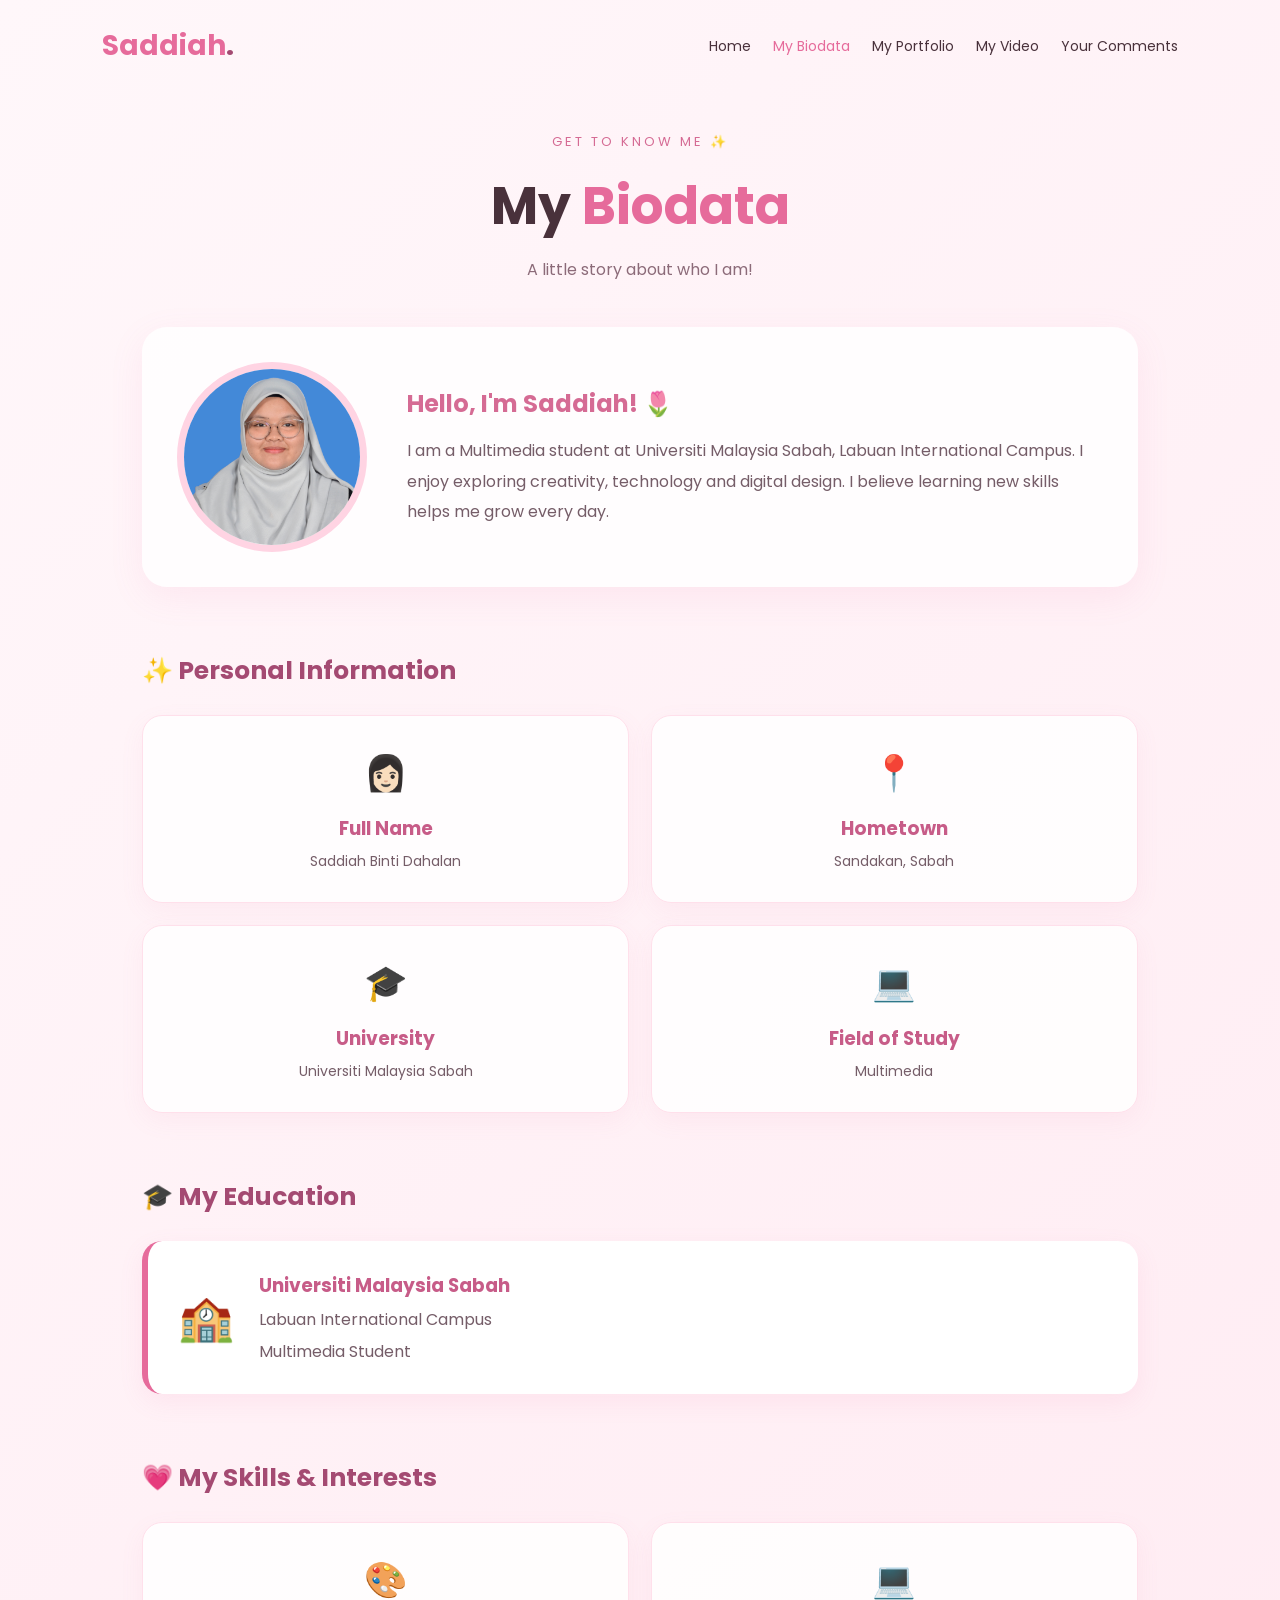
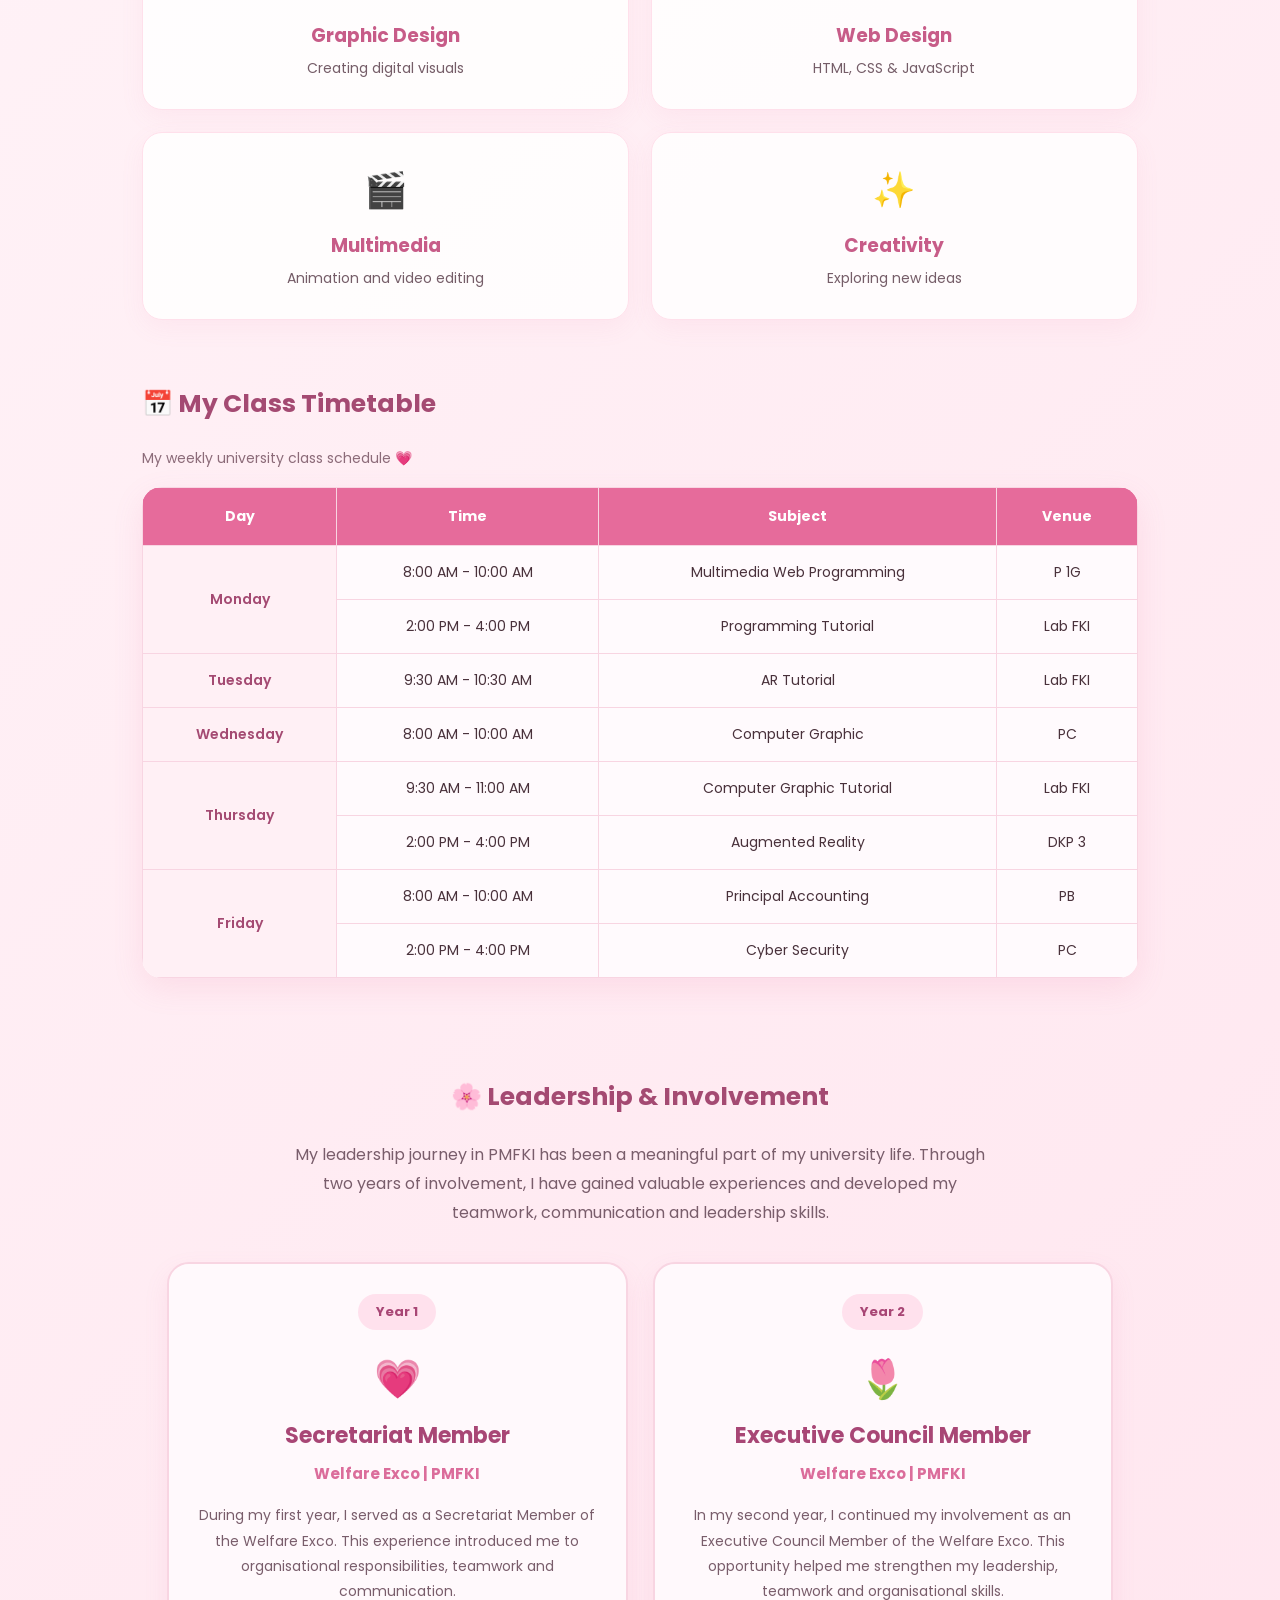
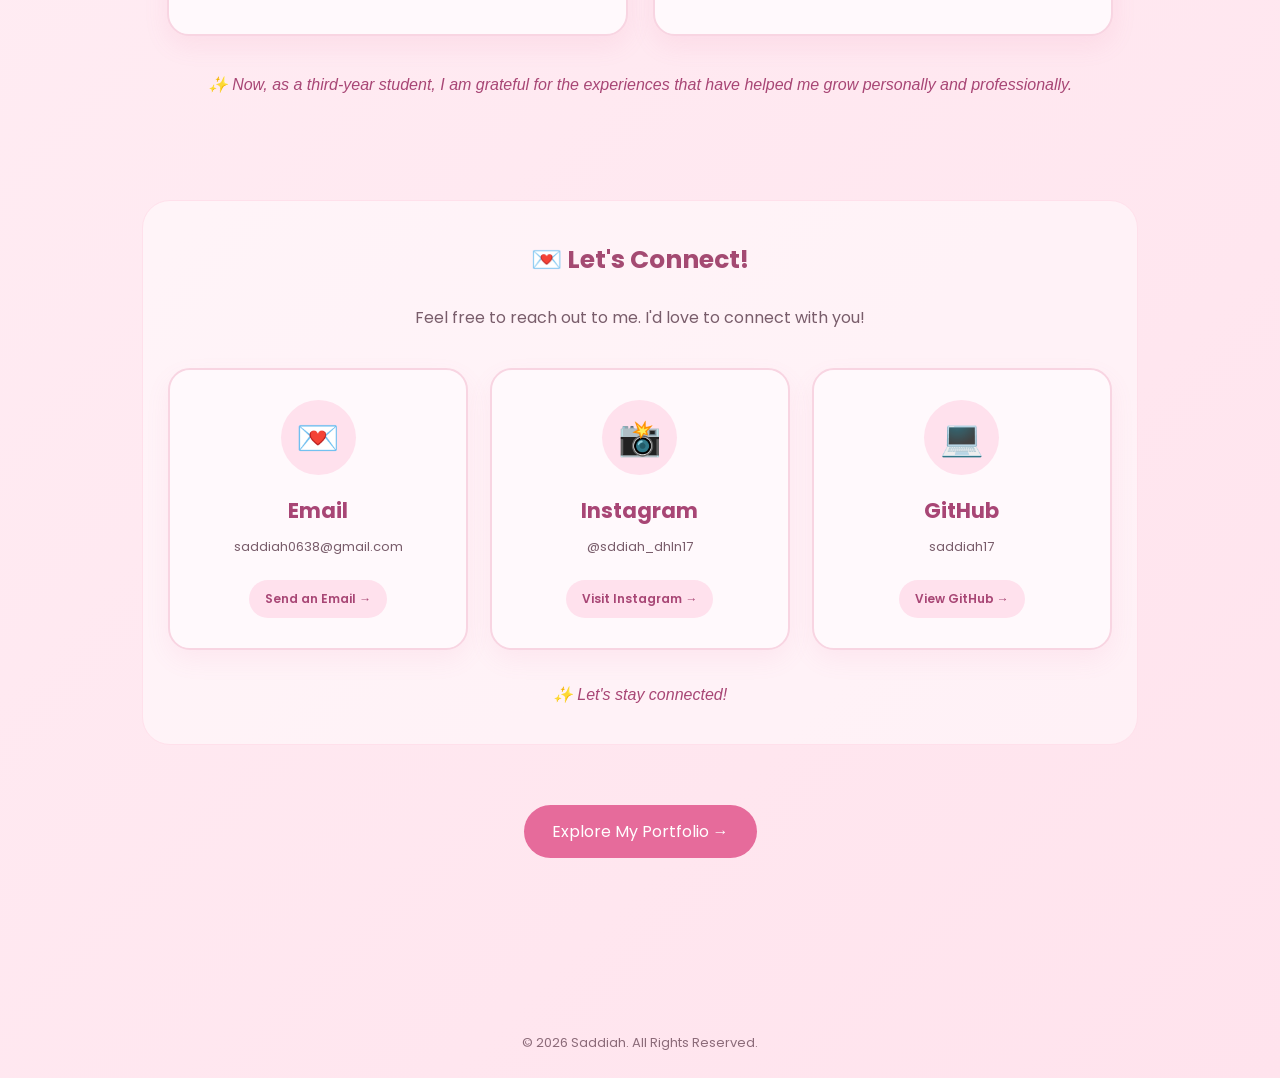
==== commit 34ffb9be: "Clean up and optimize CSS." ====
--- a/biodata.html
+++ b/biodata.html
@@ -171,7 +171,7 @@
 
                         <tr>
                             <td>2:00 PM - 4:00 PM</td>
-                            <td>Lab Programming</td>
+                            <td>Programming Tutorial</td>
                             <td>Lab FKI</td>
                         </tr>
 
@@ -195,7 +195,7 @@
                         <tr>
                             <th rowspan="2">Thursday</th>
                             <td>9:30 AM - 11:00 AM</td>
-                            <td>Lab Computer Graphic</td>
+                            <td>Computer Graphic Tutorial</td>
                             <td>Lab FKI</td>
                         </tr>
 
@@ -295,6 +295,74 @@
 
         </section>
 
+        <!-- Contact Information -->
+        <section class="contact-section reveal">
+
+            <h2 class="section-title">
+                💌 Let's Connect!
+            </h2>
+
+            <p class="contact-intro">
+                Feel free to reach out to me.
+                I'd love to connect with you!
+            </p>
+
+            <div class="contact-grid">
+
+                <!-- Email -->
+                <a href="mailto:saddiah0638@gmail.com"
+                   class="contact-card">
+
+                    <span class="contact-icon">💌</span>
+                    <h3>Email</h3>
+                    <p>saddiah0638@gmail.com</p>
+
+                    <span class="contact-action">
+                        Send an Email →
+                    </span>
+
+                </a>
+
+                <!-- Instagram -->
+                <a href="https://www.instagram.com/sddiah_dhln17/"
+                   target="_blank"
+                   rel="noopener noreferrer"
+                   class="contact-card">
+
+                    <span class="contact-icon">📸</span>
+                    <h3>Instagram</h3>
+                    <p>@sddiah_dhln17</p>
+
+                    <span class="contact-action">
+                        Visit Instagram →
+                    </span>
+
+                </a>
+
+                <!-- GitHub -->
+                <a href="https://github.com/saddiah17"
+                   target="_blank"
+                   rel="noopener noreferrer"
+                   class="contact-card">
+
+                    <span class="contact-icon">💻</span>
+                    <h3>GitHub</h3>
+                    <p>saddiah17</p>
+
+                    <span class="contact-action">
+                        View GitHub →
+                    </span>
+
+                </a>
+
+            </div>
+
+            <p class="contact-ending">
+                ✨ Let's stay connected!
+            </p>
+
+        </section>
+
         <!-- Explore Portfolio Button -->
         <div class="explore-bottom">
             <a href="portfolio.html" class="btn">
--- a/style.css
+++ b/style.css
@@ -1,11 +1,8 @@
-
 @import url('https://fonts.googleapis.com/css2?family=Poppins:wght@400;500;600;700&display=swap');
 
-* {
-    margin: 0;
-    padding: 0;
-    box-sizing: border-box;
-}
+/* ===== GENERAL ===== */
+
+* { margin: 0; padding: 0; box-sizing: border-box; }
 
 body {
     font-family: 'Poppins', sans-serif;
@@ -14,175 +11,291 @@
     min-height: 100vh;
 }
 
-/* Navigation */
-.navbar {
-    display: flex;
-    justify-content: space-between;
-    align-items: center;
-    padding: 25px 8%;
-    gap: 20px;
-}
-
-.logo {
-    font-size: 28px;
-    font-weight: 700;
-    color: #e66b9b;
-    text-decoration: none;
-}
-
-.logo span {
-    color: #a44a72;
-}
-
-.nav-links {
-    display: flex;
-    flex-wrap: wrap;
-    gap: 22px;
-}
-
-.nav-links a {
-    text-decoration: none;
-    color: #49313b;
-    font-size: 14px;
-    transition: color 0.3s ease;
-}
-
-.nav-links a:hover,
-.nav-links .active {
-    color: #e66b9b;
-}
-
-/* Homepage */
-.hero {
-    min-height: 75vh;
-    display: flex;
-    align-items: center;
-    justify-content: space-between;
-    gap: 50px;
-    padding: 60px 10%;
-}
-
-.hero-text {
-    max-width: 600px;
-    animation: slideUp 1s ease both;
-}
-
-.greeting {
-    color: #d56b94;
-    letter-spacing: 3px;
-    font-size: 13px;
-    margin-bottom: 15px;
-}
-
-.hero h1 {
-    font-size: clamp(36px, 5vw, 60px);
-    line-height: 1.2;
-}
-
-.hero h1 span {
-    color: #e66b9b;
-}
-
-.hero h2 {
-    font-size: 20px;
-    margin-top: 15px;
-    font-weight: 500;
-}
-
-.description {
-    margin: 25px 0;
-    font-size: 15px;
-    line-height: 1.9;
-    color: #755d68;
-}
-
-.btn {
-    display: inline-block;
-    background: #e66b9b;
-    color: white;
-    padding: 14px 28px;
-    border-radius: 30px;
-    text-decoration: none;
-    transition: 0.3s ease;
-}
-
-.btn:hover {
-    background: #c74f80;
-    transform: translateY(-5px);
-    box-shadow: 0 10px 25px #e66b9b55;
-}
-
-/* Profile picture */
-.hero-image {
-    animation: slideUp 1.2s ease both;
-}
-
-.image-circle {
-    width: 320px;
-    height: 320px;
-    border-radius: 50%;
-    background: #f8b8d0;
-    border: 10px solid white;
-    box-shadow: 0 15px 40px #e66b9b44;
-    overflow: hidden;
-    animation: float 3s ease-in-out infinite;
-}
-
-.image-circle img {
-    width: 100%;
-    height: 100%;
-    object-fit: cover;
-}
-
-/* Animations */
+/* ===== NAVIGATION ===== */
+
+.navbar { display: flex; justify-content: space-between; align-items: center; padding: 25px 8%; gap: 20px; }
+.logo { font-size: 28px; font-weight: 700; color: #e66b9b; text-decoration: none; }
+.logo span { color: #a44a72; }
+.nav-links { display: flex; flex-wrap: wrap; gap: 22px; }
+.nav-links a { text-decoration: none; color: #49313b; font-size: 14px; transition: color 0.3s ease; }
+.nav-links a:hover, .nav-links .active { color: #e66b9b; }
+
+/* ===== HOMEPAGE ===== */
+
+.hero { min-height: 75vh; display: flex; align-items: center; justify-content: space-between; gap: 50px; padding: 60px 10%; }
+.hero-text { max-width: 600px; animation: slideUp 1s ease both; }
+.greeting { color: #d56b94; letter-spacing: 3px; font-size: 13px; margin-bottom: 15px; }
+.hero h1 { font-size: clamp(36px, 5vw, 60px); line-height: 1.2; }
+.hero h1 span, .page-heading h1 span { color: #e66b9b; }
+.hero h2 { font-size: 20px; margin-top: 15px; font-weight: 500; }
+.description { margin: 25px 0; font-size: 15px; line-height: 1.9; color: #755d68; }
+.btn { display: inline-block; background: #e66b9b; color: white; padding: 14px 28px; border-radius: 30px; text-decoration: none; transition: 0.3s ease; }
+.btn:hover { background: #c74f80; transform: translateY(-5px); box-shadow: 0 10px 25px #e66b9b55; }
+.hero-image { animation: slideUp 1.2s ease both; }
+.image-circle { width: 320px; height: 320px; border-radius: 50%; background: #f8b8d0; border: 10px solid white; box-shadow: 0 15px 40px #e66b9b44; overflow: hidden; animation: float 3s ease-in-out infinite; }
+.image-circle img { width: 100%; height: 100%; object-fit: cover; }
+
+/* ===== ANIMATIONS ===== */
+
 @keyframes slideUp {
-    from {
-        opacity: 0;
-        transform: translateY(40px);
-    }
-    to {
-        opacity: 1;
-        transform: translateY(0);
-    }
+    from { opacity: 0; transform: translateY(40px); }
+    to { opacity: 1; transform: translateY(0); }
 }
 
 @keyframes float {
-    0%, 100% {
-        transform: translateY(0);
-    }
-    50% {
-        transform: translateY(-15px);
-    }
-}
-
-footer {
-    text-align: center;
-    padding: 25px;
-    font-size: 13px;
-    color: #8c6b79;
-}
-
-/* Mobile Responsive */
+    0%, 100% { transform: translateY(0); }
+    50% { transform: translateY(-15px); }
+}
+
+.reveal { opacity: 0; transform: translateY(35px); transition: opacity 0.8s ease, transform 0.8s ease; }
+.reveal.visible { opacity: 1; transform: translateY(0); }
+
+footer { text-align: center; padding: 25px; font-size: 13px; color: #8c6b79; }
+
+/* ===== PAGE LAYOUT ===== */
+
+.biodata-page, .portfolio-page, .video-page, .comments-page { margin: auto; padding: 45px 8% 80px; }
+.biodata-page { max-width: 1200px; padding-top: 40px; }
+.portfolio-page { max-width: 1200px; }
+.video-page { max-width: 1100px; }
+.comments-page { max-width: 1000px; }
+
+.page-heading { text-align: center; margin-bottom: 45px; }
+.page-heading h1 { font-size: clamp(36px, 5vw, 52px); }
+.page-heading > p:last-child { color: #8c6b79; margin-top: 12px; }
+.section-title { font-size: 25px; margin-bottom: 25px; color: #a44a72; }
+
+/* ===== MY BIODATA ===== */
+
+.about-card { display: flex; align-items: center; gap: 40px; padding: 35px; background: rgba(255,255,255,0.85); border-radius: 25px; box-shadow: 0 10px 35px #e66b9b18; }
+.about-photo { width: 190px; height: 190px; object-fit: cover; border-radius: 50%; border: 7px solid #ffd4e3; flex-shrink: 0; animation: float 4s ease-in-out infinite; }
+.about-card h2 { color: #d56b94; margin-bottom: 15px; }
+.about-card p { line-height: 1.9; color: #755d68; }
+.bio-section { margin-top: 65px; }
+.bio-grid { display: grid; grid-template-columns: repeat(2, 1fr); gap: 22px; }
+.bio-card { background: #ffffffdb; border: 1px solid #ffe0eb; border-radius: 20px; padding: 30px; text-align: center; box-shadow: 0 8px 25px #e66b9b12; transition: transform 0.35s ease, box-shadow 0.35s ease; }
+.bio-card:hover { transform: translateY(-10px) scale(1.02); box-shadow: 0 15px 35px #e66b9b35; }
+.bio-card span { display: block; font-size: 35px; margin-bottom: 15px; }
+.bio-card h3 { color: #c75c88; margin-bottom: 8px; }
+.bio-card p { color: #755d68; font-size: 14px; }
+
+.education-card { display: flex; align-items: center; gap: 25px; background: white; border-radius: 20px; padding: 30px; border-left: 6px solid #e66b9b; box-shadow: 0 8px 25px #e66b9b18; transition: transform 0.3s; }
+.education-card:hover { transform: translateX(8px); }
+.education-icon { font-size: 45px; }
+.education-card h3 { color: #c75c88; }
+.education-card p { margin-top: 7px; color: #755d68; }
+
+/* ===== TIMETABLE ===== */
+
+.timetable-note { margin-bottom: 18px; color: #8c6b79; font-size: 14px; }
+.timetable-wrapper { overflow-x: auto; border-radius: 20px; box-shadow: 0 10px 30px #e66b9b20; }
+.timetable { width: 100%; min-width: 700px; border-collapse: collapse; background: white; text-align: center; }
+.timetable thead, .timetable thead th { background: #e66b9b; color: white; }
+.timetable thead th { padding: 18px; }
+.timetable tbody td { background: #fffafd; transition: background 0.3s ease; }
+.timetable tbody tr:hover td { background: #ffe3ed; }
+.timetable tbody th { background: #fff0f5; color: #a44a72; font-weight: 600; }
+.timetable td, .timetable th { border: 1px solid #f8d5e2; padding: 16px; font-size: 14px; text-align: center; }
+.bio-next { text-align: center; margin-top: 60px; }
+.explore-bottom { display: flex; justify-content: center; margin: 20px auto 70px; padding: 0 20px; }
+
+/* ===== LEADERSHIP & EXPERIENCE ===== */
+
+.leadership-section, .experience-section { max-width: 1100px; margin: 60px auto; padding: 40px 25px; text-align: center; }
+.leadership-intro, .experience-intro { max-width: 700px; margin: 15px auto 35px; color: #795d6b; line-height: 1.8; }
+.leadership-grid, .experience-grid { display: grid; grid-template-columns: repeat(2, 1fr); gap: 25px; margin-top: 30px; }
+.leadership-card, .experience-card { background: #fff9fc; border: 2px solid #f8d5e2; border-radius: 22px; padding: 30px 25px; box-shadow: 0 10px 25px rgba(230,107,155,0.1); transition: transform 0.3s ease, box-shadow 0.3s ease; }
+.leadership-card:hover, .experience-card:hover { transform: translateY(-8px); box-shadow: 0 15px 35px rgba(230,107,155,0.2); }
+.leadership-year, .experience-year { display: inline-block; background: #ffe1ed; color: #a84675; padding: 8px 18px; border-radius: 25px; font-size: 13px; font-weight: bold; }
+.leadership-icon, .experience-icon { font-size: 38px; margin: 20px 0 12px; }
+.leadership-card h3, .experience-card h3 { color: #a84675; font-size: 22px; margin-bottom: 10px; }
+.leadership-card h4, .experience-card h4 { color: #db6d9b; font-size: 15px; margin-bottom: 18px; }
+.leadership-card p, .experience-card p { color: #795d6b; font-size: 14px; line-height: 1.8; }
+.leadership-ending { margin-top: 35px; color: #a84675; font-style: italic; line-height: 1.8; }
+.experience-card { overflow: hidden; }
+.experience-section > .experience-card { max-width: 850px; margin: 30px auto; }
+.experience-section > .experience-card p + p { margin-top: 15px; }
+
+/* ===== PMFKI GALLERY ===== */
+
+.experience-photo { display: block; width: 100%; height: 230px; object-fit: cover; object-position: center; border-radius: 16px; margin: 20px 0; border: 3px solid #ffe1ed; transition: transform 0.3s ease; }
+.experience-photo:hover { transform: scale(1.03); }
+.pmfki-gallery-section { max-width: 950px; margin: 45px auto 0; text-align: center; }
+.pmfki-gallery-section h3 { color: #a84675; margin-bottom: 12px; }
+.pmfki-gallery-section > p { color: #795d6b; margin-bottom: 25px; }
+.pmfki-gallery-section .pmfki-gallery { grid-template-columns: repeat(3, minmax(0, 1fr)); gap: 15px; }
+.pmfki-gallery-section .pmfki-gallery-img { height: 190px; }
+.pmfki-gallery-section .pmfki-gallery-img:hover { transform: scale(1.15) rotate(3deg) !important; box-shadow: 0 20px 45px rgba(230,50,130,0.6) !important; filter: brightness(1.15) !important; transition: all 0.4s ease !important; position: relative; z-index: 10; }
+
+/* ===== MY PORTFOLIO ===== */
+
+.projects-grid { display: grid; grid-template-columns: repeat(2, 1fr); gap: 30px; }
+.project-card { background: white; border-radius: 24px; overflow: hidden; box-shadow: 0 10px 30px #e66b9b20; transition: transform 0.35s ease, box-shadow 0.35s ease; }
+.project-card:hover { transform: translateY(-10px); box-shadow: 0 20px 40px #e66b9b40; }
+.project-image { position: relative; height: 240px; overflow: hidden; background: #ffe0eb; }
+.project-image img { width: 100%; height: 100%; object-fit: cover; transition: transform 0.5s ease; }
+.project-card:hover .project-image img { transform: scale(1.08); }
+.project-tag { position: absolute; top: 18px; left: 18px; background: #ffffffeb; color: #c75c88; padding: 8px 15px; border-radius: 20px; font-size: 12px; font-weight: 600; }
+.project-content { padding: 28px; }
+.project-content h2 { color: #c75c88; font-size: 21px; margin-bottom: 12px; }
+.project-content p { color: #755d68; font-size: 14px; line-height: 1.8; margin-bottom: 22px; }
+.project-btn { border: none; background: #e66b9b; color: white; padding: 12px 22px; border-radius: 25px; font-family: inherit; font-size: 13px; cursor: pointer; transition: 0.3s ease; }
+.project-btn:hover { background: #c74f80; transform: translateY(-3px); }
+
+/* ===== PROJECT POPUP ===== */
+
+.project-modal { display: none; position: fixed; inset: 0; z-index: 1000; background: #28131dbb; align-items: center; justify-content: center; padding: 20px; }
+.project-modal.show { display: flex; }
+.modal-box { position: relative; width: 100%; max-width: 550px; max-height: 85vh; overflow-y: auto; background: #fff7fa; border-radius: 25px; padding: 30px; text-align: center; animation: slideUp 0.4s ease; }
+.modal-box img { width: 100%; max-height: 260px; object-fit: cover; border-radius: 15px; margin-bottom: 20px; }
+.modal-box h2 { color: #c75c88; margin-bottom: 15px; }
+.modal-box p { line-height: 1.8; color: #755d68; }
+.modal-close { position: absolute; top: 10px; right: 15px; border: none; background: white; color: #c75c88; font-size: 30px; cursor: pointer; width: 40px; height: 40px; border-radius: 50%; }
+
+/* ===== MY VIDEO ===== */
+
+.video-section { position: relative; margin-top: 45px; }
+.video-decoration { position: absolute; top: -30px; right: -15px; font-size: 42px; animation: float 3s ease-in-out infinite; }
+.video-card { background: rgba(255,255,255,0.9); padding: 25px; border-radius: 28px; box-shadow: 0 15px 40px #e66b9b25; border: 1px solid #ffe0eb; }
+.video-player { width: 100%; overflow: hidden; border-radius: 20px; background: #f8b8d0; }
+.video-player video { display: block; width: 100%; max-height: 520px; aspect-ratio: 16 / 9; object-fit: contain; background: #251a20; }
+.video-info { padding: 30px 15px 15px; text-align: center; }
+.video-label { display: inline-block; background: #ffe3ed; color: #c75c88; padding: 9px 18px; border-radius: 25px; font-size: 12px; font-weight: 600; letter-spacing: 1px; margin-bottom: 15px; }
+.video-info h2 { font-size: 27px; color: #c75c88; margin-bottom: 15px; }
+.video-info p { color: #755d68; line-height: 1.9; font-size: 15px; max-width: 650px; margin: auto; }
+.video-highlights { margin-top: 75px; }
+.video-highlight-grid { display: grid; grid-template-columns: repeat(3, 1fr); gap: 22px; }
+.video-highlight-card { background: white; padding: 30px 20px; border-radius: 22px; text-align: center; border: 1px solid #ffe0eb; box-shadow: 0 8px 25px #e66b9b15; transition: 0.35s ease; }
+.video-highlight-card:hover { transform: translateY(-10px); box-shadow: 0 15px 35px #e66b9b35; }
+.video-highlight-card span { display: block; font-size: 35px; margin-bottom: 15px; }
+.video-highlight-card h3 { color: #c75c88; margin-bottom: 10px; }
+.video-highlight-card p { color: #755d68; font-size: 14px; line-height: 1.7; }
+
+/* ===== YOUR COMMENTS ===== */
+
+.comment-form-card { background: rgba(255,255,255,0.92); padding: 45px; border-radius: 28px; box-shadow: 0 15px 45px #e66b9b25; border: 1px solid #ffe0eb; }
+.form-heading { text-align: center; margin-bottom: 35px; }
+.form-heading span { font-size: 45px; }
+.form-heading h2 { color: #c75c88; font-size: 26px; margin: 15px 0 10px; }
+.form-heading p { color: #8c6b79; font-size: 14px; }
+.form-group { margin-bottom: 25px; }
+.form-group label, .rating-field legend { display: block; color: #a44a72; font-weight: 600; margin-bottom: 10px; font-size: 14px; }
+.form-group input, .form-group textarea { width: 100%; padding: 15px 18px; border: 2px solid #f9d5e2; border-radius: 14px; background: #fffafd; font-family: inherit; font-size: 14px; color: #49313b; outline: none; transition: 0.3s ease; }
+.form-group input:focus, .form-group textarea:focus { border-color: #e66b9b; box-shadow: 0 0 0 4px #e66b9b20; }
+.form-group textarea { resize: vertical; min-height: 130px; }
+
+/* ===== STAR RATING ===== */
+
+.rating-field { border: none; margin-bottom: 30px; }
+.star-rating { display: flex; gap: 8px; }
+.star-rating label { cursor: pointer; position: relative; }
+.star-rating input { position: absolute; opacity: 0; width: 1px; height: 1px; }
+.star-rating span { font-size: 38px; color: #d9c7cf; transition: 0.2s ease; }
+.star-rating label.selected span { color: #f4b942; }
+.star-rating label:hover span { transform: scale(1.15); display: inline-block; }
+.star-rating input:focus-visible + span { outline: 2px solid #a44a72; outline-offset: 4px; border-radius: 4px; }
+.submit-btn { display: block; width: 100%; padding: 16px; border: none; border-radius: 30px; background: #e66b9b; color: white; font-family: inherit; font-size: 15px; font-weight: 600; cursor: pointer; transition: 0.3s ease; }
+.submit-btn:hover { background: #c74f80; transform: translateY(-4px); box-shadow: 0 10px 25px #e66b9b55; }
+.success-message { text-align: center; color: #a44a72; font-weight: 600; margin-top: 20px; }
+.success-message:empty { display: none; }
+
+/* ===== VISITOR COMMENTS ===== */
+
+.visitor-section { margin-top: 75px; }
+.visitor-subtitle { color: #8c6b79; margin-bottom: 25px; font-size: 14px; }
+.comments-grid { display: grid; grid-template-columns: repeat(2, 1fr); gap: 22px; }
+.visitor-card { background: white; padding: 25px; border-radius: 20px; border: 1px solid #ffe0eb; box-shadow: 0 8px 25px #e66b9b15; animation: slideUp 0.5s ease; overflow-wrap: anywhere; }
+.visitor-card h3 { color: #c75c88; margin-bottom: 10px; }
+.visitor-card p { color: #755d68; line-height: 1.8; font-size: 14px; white-space: pre-wrap; }
+.visitor-stars { color: #f4b942; font-size: 22px; margin-bottom: 12px; }
+.comment-date { display: block; color: #9c8791; font-size: 12px; margin-top: 15px; }
+.empty-comments { color: #8c6b79; grid-column: 1 / -1; text-align: center; padding: 30px; background: white; border-radius: 18px; }
+
+/* ===== CONTACT INFORMATION ===== */
+
+.contact-section { max-width: 1100px; margin: 60px auto; padding: 40px 25px; text-align: center; background: rgba(255,255,255,0.45); border: 1px solid #ffe0eb; border-radius: 28px; }
+.contact-intro { color: #795d6b; line-height: 1.8; margin: 15px auto 35px; max-width: 600px; }
+.contact-grid { display: grid; grid-template-columns: repeat(3, minmax(0, 1fr)); gap: 22px; }
+.contact-card { display: flex; flex-direction: column; align-items: center; min-width: 0; background: #fff9fc; border: 2px solid #f8d5e2; border-radius: 22px; padding: 30px 15px; text-decoration: none; box-shadow: 0 10px 25px #e66b9b15; transition: transform 0.35s ease, box-shadow 0.35s ease, border-color 0.35s ease; }
+.contact-card:hover { transform: translateY(-10px); border-color: #e66b9b; box-shadow: 0 15px 35px #e66b9b40; }
+.contact-card:focus-visible { outline: 3px solid #a84675; outline-offset: 4px; }
+.contact-icon { display: flex; justify-content: center; align-items: center; width: 75px; height: 75px; background: #ffe1ed; border-radius: 50%; font-size: 35px; margin-bottom: 20px; transition: transform 0.3s ease; }
+.contact-card:hover .contact-icon { transform: scale(1.1) rotate(-8deg); }
+.contact-card h3 { color: #a84675; font-size: 21px; margin-bottom: 10px; }
+.contact-card p { color: #795d6b; font-size: 13px; line-height: 1.7; margin-bottom: 22px; overflow-wrap: anywhere; }
+.contact-action { display: inline-block; margin-top: auto; padding: 10px 16px; border-radius: 25px; background: #ffe1ed; color: #a84675; font-size: 12px; font-weight: 600; transition: 0.3s ease; }
+.contact-card:hover .contact-action { background: #a84675; color: white; }
+.contact-ending { color: #a84675; font-style: italic; margin-top: 35px; }
+
+/* ===== RESPONSIVE DESIGN ===== */
+
+/* Tablet */
+@media (max-width: 900px) {
+    .navbar { padding: 20px 5%; }
+    .nav-links { gap: 15px; }
+    .hero { gap: 30px; }
+}
+
 @media (max-width: 850px) {
-    .navbar {
-        flex-direction: column;
-    }
-
-    .nav-links {
-        justify-content: center;
-    }
-
-    .hero {
-        flex-direction: column-reverse;
-        text-align: center;
-        padding: 40px 6%;
-    }
-
-    .image-circle {
-        width: 240px;
-        height: 240px;
-    }
-}
+    .navbar { flex-direction: column; }
+    .nav-links { justify-content: center; }
+    .hero { flex-direction: column-reverse; text-align: center; padding: 40px 6%; }
+    .image-circle { width: 240px; height: 240px; }
+    .contact-grid { grid-template-columns: 1fr; }
+    .contact-section { padding: 30px 20px; }
+    .contact-card { padding: 25px 20px; }
+}
+
+@media (max-width: 768px) {
+    .leadership-grid, .experience-grid { grid-template-columns: 1fr; }
+    .leadership-section, .experience-section { padding: 25px 15px; }
+    .leadership-card, .experience-card { padding: 25px 20px; }
+    .experience-photo { height: 200px; }
+    .pmfki-gallery-section .pmfki-gallery { grid-template-columns: repeat(2, minmax(0, 1fr)); }
+    .pmfki-gallery-section .pmfki-gallery-img { height: 140px; }
+}
+
+/* Mobile */
+@media (max-width: 700px) {
+    .biodata-page, .portfolio-page, .video-page, .comments-page { padding: 30px 5% 60px; }
+    .about-card { flex-direction: column; text-align: center; padding: 25px; }
+    .about-photo { width: 160px; height: 160px; }
+    .bio-grid, .projects-grid, .video-highlight-grid, .comments-grid { grid-template-columns: 1fr; }
+    .education-card { flex-direction: column; text-align: center; }
+    .project-image { height: 210px; }
+    .project-content { padding: 22px; }
+    .video-card { padding: 12px; border-radius: 20px; }
+    .video-player { border-radius: 14px; }
+    .video-info { padding: 25px 10px 15px; }
+    .video-info h2, .form-heading h2 { font-size: 22px; }
+    .video-info p { font-size: 14px; }
+    .video-decoration { right: 5px; font-size: 30px; }
+    .comment-form-card { padding: 25px 20px; }
+    .star-rating span { font-size: 34px; }
+}
+
+@media (max-width: 600px) {
+    .navbar { align-items: center; padding: 20px 15px; gap: 18px; }
+    .logo { font-size: 25px; }
+    .nav-links { gap: 10px 16px; }
+    .nav-links a { font-size: 12px; }
+    .hero { padding: 35px 6%; }
+    .hero h1 { font-size: 34px; }
+    .hero h2 { font-size: 17px; }
+    .description { font-size: 14px; }
+    .image-circle { width: 220px; height: 220px; }
+    .page-heading h1 { font-size: 35px; }
+    .bio-card { padding: 22px; }
+    .section-title { font-size: 21px; }
+    .about-card { gap: 20px; }
+    .timetable-wrapper { -webkit-overflow-scrolling: touch; }
+    .contact-section { margin: 40px auto; padding: 25px 15px; }
+    .contact-icon { width: 65px; height: 65px; font-size: 30px; }
+    .contact-card h3 { font-size: 19px; }
+    footer { font-size: 11px; }
+}
+
+/* ===== ACCESSIBILITY ===== */
 
 @media (prefers-reduced-motion: reduce) {
     *, *::before, *::after {
@@ -190,1255 +303,20 @@
         animation-iteration-count: 1 !important;
         transition-duration: 0.01ms !important;
     }
-}
-
-/* ===== MY BIODATA PAGE ===== */
-
-.biodata-page {
-    max-width: 1200px;
-    margin: auto;
-    padding: 40px 8% 80px;
-}
-
-.page-heading {
-    text-align: center;
-    margin-bottom: 45px;
-}
-
-.page-heading h1 {
-    font-size: clamp(36px, 5vw, 52px);
-}
-
-.page-heading h1 span {
-    color: #e66b9b;
-}
-
-.page-heading > p:last-child {
-    color: #8c6b79;
-    margin-top: 12px;
-}
-
-/* About Me */
-.about-card {
-    display: flex;
-    align-items: center;
-    gap: 40px;
-    padding: 35px;
-    background: rgba(255,255,255,0.85);
-    border-radius: 25px;
-    box-shadow: 0 10px 35px #e66b9b18;
-}
-
-.about-photo {
-    width: 190px;
-    height: 190px;
-    object-fit: cover;
-    border-radius: 50%;
-    border: 7px solid #ffd4e3;
-    flex-shrink: 0;
-    animation: float 4s ease-in-out infinite;
-}
-
-.about-card h2 {
-    color: #d56b94;
-    margin-bottom: 15px;
-}
-
-.about-card p {
-    line-height: 1.9;
-    color: #755d68;
-}
-
-/* Sections */
-.bio-section {
-    margin-top: 65px;
-}
-
-.section-title {
-    font-size: 25px;
-    margin-bottom: 25px;
-    color: #a44a72;
-}
-
-/* Interactive Cards */
-.bio-grid {
-    display: grid;
-    grid-template-columns: repeat(2, 1fr);
-    gap: 22px;
-}
-
-.bio-card {
-    background: #ffffffdb;
-    border: 1px solid #ffe0eb;
-    border-radius: 20px;
-    padding: 30px;
-    text-align: center;
-    box-shadow: 0 8px 25px #e66b9b12;
-    transition: transform 0.35s ease,
-                box-shadow 0.35s ease;
-}
-
-.bio-card:hover {
-    transform: translateY(-10px) scale(1.02);
-    box-shadow: 0 15px 35px #e66b9b35;
-}
-
-.bio-card span {
-    display: block;
-    font-size: 35px;
-    margin-bottom: 15px;
-}
-
-.bio-card h3 {
-    color: #c75c88;
-    margin-bottom: 8px;
-}
-
-.bio-card p {
-    color: #755d68;
-    font-size: 14px;
-}
-
-/* Education */
-.education-card {
-    display: flex;
-    align-items: center;
-    gap: 25px;
-    background: white;
-    border-radius: 20px;
-    padding: 30px;
-    border-left: 6px solid #e66b9b;
-    box-shadow: 0 8px 25px #e66b9b18;
-    transition: transform 0.3s;
-}
-
-.education-card:hover {
-    transform: translateX(8px);
-}
-
-.education-icon {
-    font-size: 45px;
-}
-
-.education-card h3 {
-    color: #c75c88;
-}
-
-.education-card p {
-    margin-top: 7px;
-    color: #755d68;
-}
-
-/* Timetable */
-.timetable-note {
-    margin-bottom: 18px;
-    color: #8c6b79;
-    font-size: 14px;
-}
-
-.timetable-wrapper {
-    overflow-x: auto;
-    border-radius: 20px;
-    box-shadow: 0 8px 25px #e66b9b18;
-}
-
-.timetable {
-    width: 100%;
-    min-width: 650px;
-    border-collapse: collapse;
-    background: white;
-    text-align: center;
-}
-
-.timetable th,
-.timetable td {
-    padding: 18px 12px;
-    border: 1px solid #ffe0eb;
-}
-
-.timetable thead {
-    background: #e66b9b;
-    color: white;
-}
-
-.timetable tbody th {
-    background: #fff0f5;
-    color: #a44a72;
-}
-
-.timetable tbody tr:hover td {
-    background: #fff0f5;
-}
-
-/* Next Page Button */
-.bio-next {
-    text-align: center;
-    margin-top: 60px;
-}
-
-/* Scroll Reveal Animation */
-.reveal {
-    opacity: 0;
-    transform: translateY(35px);
-    transition: opacity 0.8s ease,
-                transform 0.8s ease;
-}
-
-.reveal.visible {
-    opacity: 1;
-    transform: translateY(0);
-}
-
-/* Responsive */
-@media (max-width: 700px) {
-    .about-card {
-        flex-direction: column;
-        text-align: center;
-        padding: 25px;
+
+    .reveal { opacity: 1; transform: none; }
+
+    .modal-box, .video-decoration, .visitor-card {
+        animation: none;
     }
 
-    .about-photo {
-        width: 160px;
-        height: 160px;
+    .project-card, .project-image img, .project-btn,
+    .video-highlight-card, .star-rating span, .submit-btn,
+    .contact-card, .contact-icon, .contact-action {
+        transition: none;
     }
 
-    .bio-grid {
-        grid-template-columns: 1fr;
-    }
-
-    .education-card {
-        flex-direction: column;
-        text-align: center;
-    }
-
-    .biodata-page {
-        padding: 30px 5% 60px;
-    }
-}
-
-@media (prefers-reduced-motion: reduce) {
-    .reveal {
-        opacity: 1;
+    .contact-card:hover, .contact-card:hover .contact-icon {
         transform: none;
     }
-}
-
-/* ===== RESPONSIVE DESIGN UPGRADE ===== */
-
-/* Tablet */
-@media (max-width: 900px) {
-    .navbar {
-        padding: 20px 5%;
-    }
-
-    .nav-links {
-        gap: 15px;
-    }
-
-    .hero {
-        gap: 30px;
-    }
-}
-
-/* Mobile Phone */
-@media (max-width: 600px) {
-
-    .navbar {
-        flex-direction: column;
-        align-items: center;
-        padding: 20px 15px;
-        gap: 18px;
-    }
-
-    .logo {
-        font-size: 25px;
-    }
-
-    .nav-links {
-        display: flex;
-        justify-content: center;
-        flex-wrap: wrap;
-        gap: 10px 16px;
-    }
-
-    .nav-links a {
-        font-size: 12px;
-    }
-
-    .hero {
-        flex-direction: column-reverse;
-        padding: 35px 6%;
-        text-align: center;
-    }
-
-    .hero h1 {
-        font-size: 34px;
-    }
-
-    .hero h2 {
-        font-size: 17px;
-    }
-
-    .description {
-        font-size: 14px;
-    }
-
-    .image-circle {
-        width: 220px;
-        height: 220px;
-    }
-
-    .page-heading h1 {
-        font-size: 35px;
-    }
-
-    .bio-grid {
-        grid-template-columns: 1fr;
-    }
-
-    .bio-card {
-        padding: 22px;
-    }
-
-    .section-title {
-        font-size: 21px;
-    }
-
-    .about-card {
-        flex-direction: column;
-        text-align: center;
-        gap: 20px;
-    }
-
-    .timetable-wrapper {
-        overflow-x: auto;
-        -webkit-overflow-scrolling: touch;
-    }
-
-    footer {
-        font-size: 11px;
-    }
-}
-
-/* ===== MY PORTFOLIO ===== */
-
-.portfolio-page {
-    max-width: 1200px;
-    margin: auto;
-    padding: 45px 8% 80px;
-}
-
-/* Project Grid */
-.projects-grid {
-    display: grid;
-    grid-template-columns: repeat(2, 1fr);
-    gap: 30px;
-}
-
-/* Project Cards */
-.project-card {
-    background: white;
-    border-radius: 24px;
-    overflow: hidden;
-    box-shadow: 0 10px 30px #e66b9b20;
-    transition: transform 0.35s ease,
-                box-shadow 0.35s ease;
-}
-
-.project-card:hover {
-    transform: translateY(-10px);
-    box-shadow: 0 20px 40px #e66b9b40;
-}
-
-/* Project Images */
-.project-image {
-    position: relative;
-    height: 240px;
-    overflow: hidden;
-    background: #ffe0eb;
-}
-
-.project-image img {
-    width: 100%;
-    height: 100%;
-    object-fit: cover;
-    transition: transform 0.5s ease;
-}
-
-.project-card:hover .project-image img {
-    transform: scale(1.08);
-}
-
-.project-tag {
-    position: absolute;
-    top: 18px;
-    left: 18px;
-    background: #ffffffeb;
-    color: #c75c88;
-    padding: 8px 15px;
-    border-radius: 20px;
-    font-size: 12px;
-    font-weight: 600;
-}
-
-/* Project Content */
-.project-content {
-    padding: 28px;
-}
-
-.project-content h2 {
-    color: #c75c88;
-    font-size: 21px;
-    margin-bottom: 12px;
-}
-
-.project-content p {
-    color: #755d68;
-    font-size: 14px;
-    line-height: 1.8;
-    margin-bottom: 22px;
-}
-
-/* View Project Button */
-.project-btn {
-    border: none;
-    background: #e66b9b;
-    color: white;
-    padding: 12px 22px;
-    border-radius: 25px;
-    font-family: inherit;
-    font-size: 13px;
-    cursor: pointer;
-    transition: 0.3s ease;
-}
-
-.project-btn:hover {
-    background: #c74f80;
-    transform: translateY(-3px);
-}
-
-/* Project Modal */
-.project-modal {
-    display: none;
-    position: fixed;
-    inset: 0;
-    z-index: 1000;
-    background: #28131dbb;
-    align-items: center;
-    justify-content: center;
-    padding: 20px;
-}
-
-.project-modal.show {
-    display: flex;
-}
-
-.modal-box {
-    position: relative;
-    width: 100%;
-    max-width: 550px;
-    max-height: 85vh;
-    overflow-y: auto;
-    background: #fff7fa;
-    border-radius: 25px;
-    padding: 30px;
-    text-align: center;
-    animation: slideUp 0.4s ease;
-}
-
-.modal-box img {
-    width: 100%;
-    max-height: 260px;
-    object-fit: cover;
-    border-radius: 15px;
-    margin-bottom: 20px;
-}
-
-.modal-box h2 {
-    color: #c75c88;
-    margin-bottom: 15px;
-}
-
-.modal-box p {
-    line-height: 1.8;
-    color: #755d68;
-}
-
-.modal-close {
-    position: absolute;
-    top: 10px;
-    right: 15px;
-    border: none;
-    background: white;
-    color: #c75c88;
-    font-size: 30px;
-    cursor: pointer;
-    width: 40px;
-    height: 40px;
-    border-radius: 50%;
-}
-
-/* Responsive */
-@media (max-width: 700px) {
-    .projects-grid {
-        grid-template-columns: 1fr;
-    }
-
-    .portfolio-page {
-        padding: 30px 5% 60px;
-    }
-
-    .project-image {
-        height: 210px;
-    }
-
-    .project-content {
-        padding: 22px;
-    }
-}
-
-@media (prefers-reduced-motion: reduce) {
-    .project-card,
-    .project-image img,
-    .project-btn {
-        transition: none;
-    }
-
-    .modal-box {
-        animation: none;
-    }
-}
-
-/* ===== MY VIDEO PAGE ===== */
-
-.video-page {
-    max-width: 1100px;
-    margin: auto;
-    padding: 45px 8% 80px;
-}
-
-/* Video Section */
-.video-section {
-    position: relative;
-    margin-top: 45px;
-}
-
-.video-decoration {
-    position: absolute;
-    top: -30px;
-    right: -15px;
-    font-size: 42px;
-    animation: float 3s ease-in-out infinite;
-}
-
-.video-card {
-    background: rgba(255,255,255,0.9);
-    padding: 25px;
-    border-radius: 28px;
-    box-shadow: 0 15px 40px #e66b9b25;
-    border: 1px solid #ffe0eb;
-}
-
-/* Video Player */
-.video-player {
-    width: 100%;
-    overflow: hidden;
-    border-radius: 20px;
-    background: #f8b8d0;
-}
-
-.video-player video {
-    display: block;
-    width: 100%;
-    max-height: 520px;
-    aspect-ratio: 16 / 9;
-    object-fit: contain;
-    background: #251a20;
-}
-
-/* Video Information */
-.video-info {
-    padding: 30px 15px 15px;
-    text-align: center;
-}
-
-.video-label {
-    display: inline-block;
-    background: #ffe3ed;
-    color: #c75c88;
-    padding: 9px 18px;
-    border-radius: 25px;
-    font-size: 12px;
-    font-weight: 600;
-    letter-spacing: 1px;
-    margin-bottom: 15px;
-}
-
-.video-info h2 {
-    font-size: 27px;
-    color: #c75c88;
-    margin-bottom: 15px;
-}
-
-.video-info p {
-    color: #755d68;
-    line-height: 1.9;
-    font-size: 15px;
-    max-width: 650px;
-    margin: auto;
-}
-
-/* Video Highlights */
-.video-highlights {
-    margin-top: 75px;
-}
-
-.video-highlight-grid {
-    display: grid;
-    grid-template-columns: repeat(3, 1fr);
-    gap: 22px;
-}
-
-.video-highlight-card {
-    background: white;
-    padding: 30px 20px;
-    border-radius: 22px;
-    text-align: center;
-    border: 1px solid #ffe0eb;
-    box-shadow: 0 8px 25px #e66b9b15;
-    transition: 0.35s ease;
-}
-
-.video-highlight-card:hover {
-    transform: translateY(-10px);
-    box-shadow: 0 15px 35px #e66b9b35;
-}
-
-.video-highlight-card span {
-    display: block;
-    font-size: 35px;
-    margin-bottom: 15px;
-}
-
-.video-highlight-card h3 {
-    color: #c75c88;
-    margin-bottom: 10px;
-}
-
-.video-highlight-card p {
-    color: #755d68;
-    font-size: 14px;
-    line-height: 1.7;
-}
-
-/* Mobile Responsive */
-@media (max-width: 700px) {
-
-    .video-page {
-        padding: 30px 5% 60px;
-    }
-
-    .video-card {
-        padding: 12px;
-        border-radius: 20px;
-    }
-
-    .video-player {
-        border-radius: 14px;
-    }
-
-    .video-info {
-        padding: 25px 10px 15px;
-    }
-
-    .video-info h2 {
-        font-size: 22px;
-    }
-
-    .video-info p {
-        font-size: 14px;
-    }
-
-    .video-highlight-grid {
-        grid-template-columns: 1fr;
-    }
-
-    .video-decoration {
-        right: 5px;
-        font-size: 30px;
-    }
-}
-
-@media (prefers-reduced-motion: reduce) {
-    .video-decoration {
-        animation: none;
-    }
-
-    .video-highlight-card {
-        transition: none;
-    }
-}
-
-/* ===== YOUR COMMENTS PAGE ===== */
-
-.comments-page {
-    max-width: 1000px;
-    margin: auto;
-    padding: 45px 8% 80px;
-}
-
-/* Form Card */
-.comment-form-card {
-    background: rgba(255,255,255,0.92);
-    padding: 45px;
-    border-radius: 28px;
-    box-shadow: 0 15px 45px #e66b9b25;
-    border: 1px solid #ffe0eb;
-}
-
-.form-heading {
-    text-align: center;
-    margin-bottom: 35px;
-}
-
-.form-heading span {
-    font-size: 45px;
-}
-
-.form-heading h2 {
-    color: #c75c88;
-    font-size: 26px;
-    margin: 15px 0 10px;
-}
-
-.form-heading p {
-    color: #8c6b79;
-    font-size: 14px;
-}
-
-/* Form Inputs */
-.form-group {
-    margin-bottom: 25px;
-}
-
-.form-group label,
-.rating-field legend {
-    display: block;
-    color: #a44a72;
-    font-weight: 600;
-    margin-bottom: 10px;
-    font-size: 14px;
-}
-
-.form-group input,
-.form-group textarea {
-    width: 100%;
-    padding: 15px 18px;
-    border: 2px solid #f9d5e2;
-    border-radius: 14px;
-    background: #fffafd;
-    font-family: inherit;
-    font-size: 14px;
-    color: #49313b;
-    outline: none;
-    transition: 0.3s ease;
-}
-
-.form-group input:focus,
-.form-group textarea:focus {
-    border-color: #e66b9b;
-    box-shadow: 0 0 0 4px #e66b9b20;
-}
-
-.form-group textarea {
-    resize: vertical;
-    min-height: 130px;
-}
-
-/* Star Rating */
-.rating-field {
-    border: none;
-    margin-bottom: 30px;
-}
-
-.star-rating {
-    display: flex;
-    gap: 8px;
-}
-
-.star-rating label {
-    cursor: pointer;
-    position: relative;
-}
-
-.star-rating input {
-    position: absolute;
-    opacity: 0;
-    width: 1px;
-    height: 1px;
-}
-
-.star-rating span {
-    font-size: 38px;
-    color: #d9c7cf;
-    transition: 0.2s ease;
-}
-
-.star-rating label.selected span {
-    color: #f4b942;
-}
-
-.star-rating label:hover span {
-    transform: scale(1.15);
-    display: inline-block;
-}
-
-.star-rating input:focus-visible + span {
-    outline: 2px solid #a44a72;
-    outline-offset: 4px;
-    border-radius: 4px;
-}
-
-/* Submit Button */
-.submit-btn {
-    display: block;
-    width: 100%;
-    padding: 16px;
-    border: none;
-    border-radius: 30px;
-    background: #e66b9b;
-    color: white;
-    font-family: inherit;
-    font-size: 15px;
-    font-weight: 600;
-    cursor: pointer;
-    transition: 0.3s ease;
-}
-
-.submit-btn:hover {
-    background: #c74f80;
-    transform: translateY(-4px);
-    box-shadow: 0 10px 25px #e66b9b55;
-}
-
-.success-message {
-    text-align: center;
-    color: #a44a72;
-    font-weight: 600;
-    margin-top: 20px;
-}
-
-.success-message:empty {
-    display: none;
-}
-
-/* Visitor Comments */
-.visitor-section {
-    margin-top: 75px;
-}
-
-.visitor-subtitle {
-    color: #8c6b79;
-    margin-bottom: 25px;
-    font-size: 14px;
-}
-
-.comments-grid {
-    display: grid;
-    grid-template-columns: repeat(2, 1fr);
-    gap: 22px;
-}
-
-.visitor-card {
-    background: white;
-    padding: 25px;
-    border-radius: 20px;
-    border: 1px solid #ffe0eb;
-    box-shadow: 0 8px 25px #e66b9b15;
-    animation: slideUp 0.5s ease;
-    overflow-wrap: anywhere;
-}
-
-.visitor-card h3 {
-    color: #c75c88;
-    margin-bottom: 10px;
-}
-
-.visitor-card p {
-    color: #755d68;
-    line-height: 1.8;
-    font-size: 14px;
-    white-space: pre-wrap;
-}
-
-.visitor-stars {
-    color: #f4b942;
-    font-size: 22px;
-    margin-bottom: 12px;
-}
-
-.comment-date {
-    display: block;
-    color: #9c8791;
-    font-size: 12px;
-    margin-top: 15px;
-}
-
-.empty-comments {
-    color: #8c6b79;
-    grid-column: 1 / -1;
-    text-align: center;
-    padding: 30px;
-    background: white;
-    border-radius: 18px;
-}
-
-/* Responsive */
-@media (max-width: 700px) {
-    .comments-page {
-        padding: 30px 5% 60px;
-    }
-
-    .comment-form-card {
-        padding: 25px 20px;
-    }
-
-    .form-heading h2 {
-        font-size: 22px;
-    }
-
-    .comments-grid {
-        grid-template-columns: 1fr;
-    }
-
-    .star-rating span {
-        font-size: 34px;
-    }
-}
-
-@media (prefers-reduced-motion: reduce) {
-    .visitor-card {
-        animation: none;
-    }
-
-    .star-rating span,
-    .submit-btn {
-        transition: none;
-    }
-}
-
-/* ===== TIMETABLE UPGRADE ===== */
-
-.timetable {
-    min-width: 700px;
-}
-
-.timetable thead th {
-    background: #e66b9b;
-    color: white;
-    padding: 18px;
-}
-
-.timetable tbody td {
-    background: #fffafd;
-    transition: background 0.3s ease;
-}
-
-.timetable tbody tr:hover td {
-    background: #ffe3ed;
-}
-
-.timetable tbody th {
-    background: #fff0f5;
-    color: #a44a72;
-    font-weight: 600;
-}
-
-.timetable td,
-.timetable th {
-    border: 1px solid #f8d5e2;
-    padding: 16px;
-    font-size: 14px;
-    text-align: center;
-}
-
-.timetable-wrapper {
-    overflow-x: auto;
-    border-radius: 20px;
-    box-shadow: 0 10px 30px #e66b9b20;
-}
-
-/* ===== LEADERSHIP & INVOLVEMENT ===== */
-
-.leadership-section {
-    max-width: 1100px;
-    margin: 60px auto;
-    padding: 40px 25px;
-    text-align: center;
-}
-
-.leadership-intro {
-    max-width: 700px;
-    margin: 15px auto 35px;
-    color: #795d6b;
-    line-height: 1.8;
-}
-
-.leadership-grid {
-    display: grid;
-    grid-template-columns: repeat(2, 1fr);
-    gap: 25px;
-    margin-top: 30px;
-}
-
-.leadership-card {
-    background: #fff9fc;
-    border: 2px solid #f8d5e2;
-    border-radius: 22px;
-    padding: 30px 25px;
-    box-shadow: 0 10px 25px rgba(230, 107, 155, 0.1);
-    transition: transform 0.3s ease,
-                box-shadow 0.3s ease;
-}
-
-.leadership-card:hover {
-    transform: translateY(-8px);
-    box-shadow: 0 15px 35px rgba(230, 107, 155, 0.2);
-}
-
-.leadership-year {
-    display: inline-block;
-    background: #ffe1ed;
-    color: #a84675;
-    padding: 8px 18px;
-    border-radius: 25px;
-    font-size: 13px;
-    font-weight: bold;
-}
-
-.leadership-icon {
-    font-size: 38px;
-    margin: 20px 0 12px;
-}
-
-.leadership-card h3 {
-    color: #a84675;
-    font-size: 22px;
-    margin-bottom: 10px;
-}
-
-.leadership-card h4 {
-    color: #db6d9b;
-    font-size: 15px;
-    margin-bottom: 18px;
-}
-
-.leadership-card p {
-    color: #795d6b;
-    font-size: 14px;
-    line-height: 1.8;
-}
-
-.leadership-ending {
-    margin-top: 35px;
-    color: #a84675;
-    font-style: italic;
-    line-height: 1.8;
-}
-
-/* Responsive for phone */
-@media (max-width: 768px) {
-    .leadership-grid {
-        grid-template-columns: 1fr;
-    }
-
-    .leadership-section {
-        padding: 25px 15px;
-    }
-
-    .leadership-card {
-        padding: 25px 20px;
-    }
-}
-/* Explore Portfolio Button at Bottom */
-
-.explore-bottom {
-    display: flex;
-    justify-content: center;
-    margin: 20px auto 70px;
-    padding: 0 20px;
-}
-
-/* ===== PORTFOLIO EXPERIENCE SECTION ===== */
-
-.experience-section {
-    max-width: 1100px;
-    margin: 60px auto;
-    padding: 40px 25px;
-    text-align: center;
-}
-
-.experience-intro {
-    max-width: 700px;
-    margin: 15px auto 35px;
-    color: #795d6b;
-    line-height: 1.8;
-}
-
-.experience-grid {
-    display: grid;
-    grid-template-columns: repeat(2, 1fr);
-    gap: 25px;
-    margin-top: 30px;
-}
-
-.experience-card {
-    background: #fff9fc;
-    border: 2px solid #f8d5e2;
-    border-radius: 22px;
-    padding: 30px 25px;
-    box-shadow: 0 10px 25px rgba(230, 107, 155, 0.1);
-    transition: transform 0.3s ease,
-                box-shadow 0.3s ease;
-}
-
-.experience-card:hover {
-    transform: translateY(-8px);
-    box-shadow: 0 15px 35px rgba(230, 107, 155, 0.2);
-}
-
-.experience-year {
-    display: inline-block;
-    background: #ffe1ed;
-    color: #a84675;
-    padding: 8px 18px;
-    border-radius: 25px;
-    font-size: 13px;
-    font-weight: bold;
-}
-
-.experience-icon {
-    font-size: 38px;
-    margin: 20px 0 12px;
-}
-
-.experience-card h3 {
-    color: #a84675;
-    font-size: 22px;
-    margin-bottom: 10px;
-}
-
-.experience-card h4 {
-    color: #db6d9b;
-    font-size: 15px;
-    margin-bottom: 18px;
-}
-
-.experience-card p {
-    color: #795d6b;
-    font-size: 14px;
-    line-height: 1.8;
-}
-
-/* Responsive for mobile */
-@media (max-width: 768px) {
-    .experience-grid {
-        grid-template-columns: 1fr;
-    }
-
-    .experience-section {
-        padding: 25px 15px;
-    }
-
-    .experience-card {
-        padding: 25px 20px;
-    }
-}
-
-/* ===== PMFKI ACTIVITY PHOTOS ===== */
-
-.experience-photo {
-    display: block;
-    width: 100%;
-    height: 230px;
-    object-fit: cover;
-    object-position: center;
-    border-radius: 16px;
-    margin: 20px 0;
-    border: 3px solid #ffe1ed;
-    transition: transform 0.3s ease;
-}
-
-.experience-card {
-    overflow: hidden;
-}
-
-.experience-photo:hover {
-    transform: scale(1.03);
-}
-
-@media (max-width: 768px) {
-    .experience-photo {
-        height: 200px;
-    }
-}
-
-/* ===== COMBINED PMFKI EXPERIENCE ===== */
-
-.experience-section > .experience-card {
-    max-width: 850px;
-    margin: 30px auto;
-}
-
-.experience-section > .experience-card p + p {
-    margin-top: 15px;
-}
-
-.pmfki-gallery-section {
-    max-width: 950px;
-    margin: 45px auto 0;
-    text-align: center;
-}
-
-.pmfki-gallery-section h3 {
-    color: #a84675;
-    margin-bottom: 12px;
-}
-
-.pmfki-gallery-section > p {
-    color: #795d6b;
-    margin-bottom: 25px;
-}
-
-.pmfki-gallery-section .pmfki-gallery {
-    grid-template-columns: repeat(3, minmax(0, 1fr));
-    gap: 15px;
-}
-
-.pmfki-gallery-section .pmfki-gallery-img {
-    height: 190px;
-}
-
-@media (max-width: 768px) {
-    .pmfki-gallery-section .pmfki-gallery {
-        grid-template-columns: repeat(2, minmax(0, 1fr));
-    }
-
-    .pmfki-gallery-section .pmfki-gallery-img {
-        height: 140px;
-    }
-}
-
-
-/* TEST PMFKI HOVER ANIMATION */
-
-.pmfki-gallery-section .pmfki-gallery-img:hover {
-    transform: scale(1.15) rotate(3deg) !important;
-    box-shadow: 0 20px 45px rgba(230, 50, 130, 0.6) !important;
-    filter: brightness(1.15) !important;
-    transition: all 0.4s ease !important;
-    position: relative;
-    z-index: 10;
-}
-
-
+}
